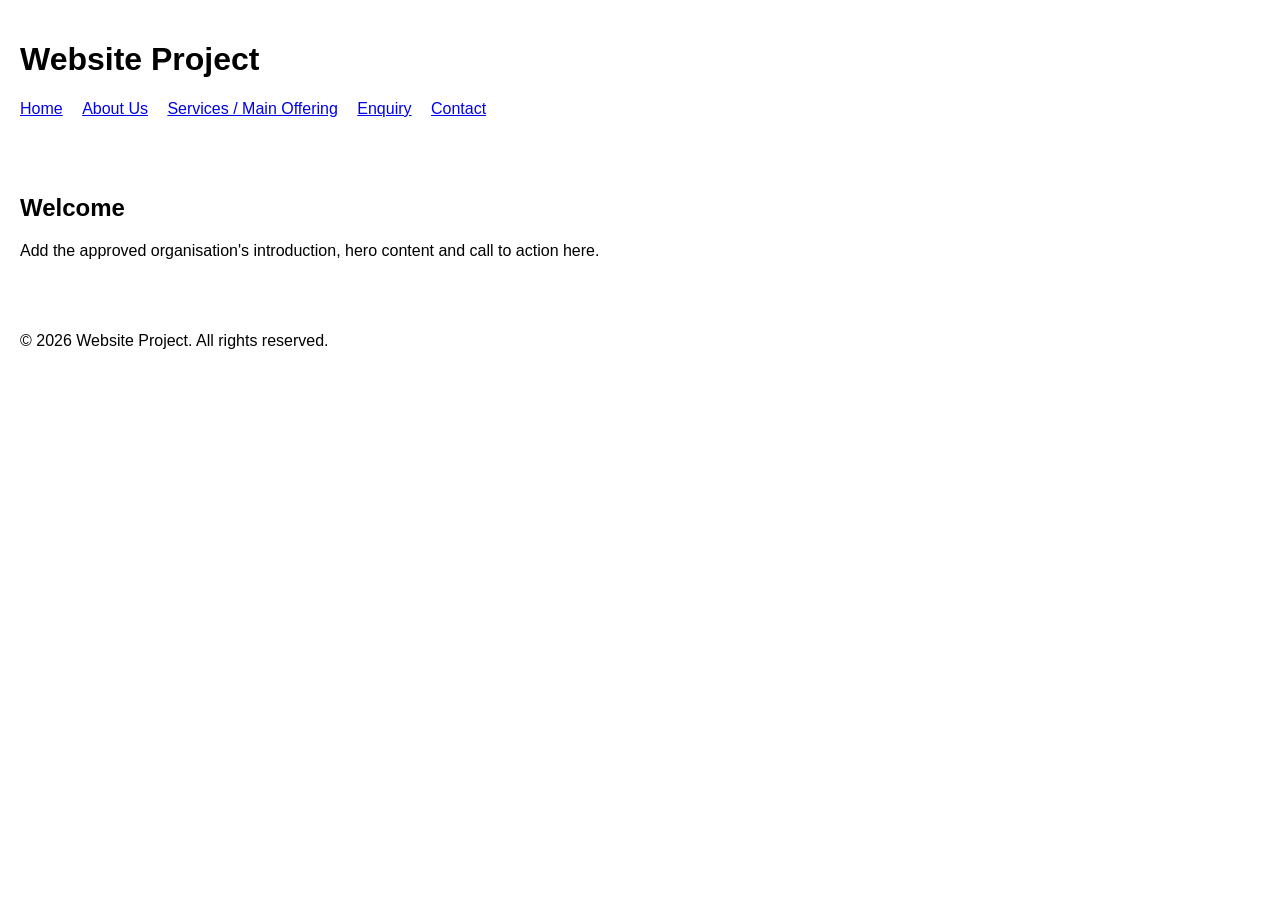
==== index.html @ 6be982ea "Add files via upload" ====
<!DOCTYPE html>
<html lang="en">
<head>
    <meta charset="UTF-8">
    <meta name="viewport" content="width=device-width, initial-scale=1.0">
    <title>Home | Website Project</title>
    <link rel="stylesheet" href="css/styles.css">
</head>
<body>

    <!-- Header and main navigation -->
    <header>
        <h1>Website Project</h1>
        <nav>
            <ul>
                <li><a href="index.html">Home</a></li>
                <li><a href="about.html">About Us</a></li>
                <li><a href="services.html">Services / Main Offering</a></li>
                <li><a href="enquiry.html">Enquiry</a></li>
                <li><a href="contact.html">Contact</a></li>
            </ul>
        </nav>
    </header>

    <!-- Main page content -->
    <main>
        <section>
            <h2>Welcome</h2>
            <p>Add the approved organisation's introduction, hero content and call to action here.</p>
        </section>
    </main>

    <!-- Website footer -->
    <footer>
        <p>&copy; 2026 Website Project. All rights reserved.</p>
    </footer>

    <script src="js/script.js"></script>
</body>
</html>
---- css/styles.css ----
/* 
   WEDE5020 Part 1
   Basic stylesheet placeholder.
   Detailed CSS styling will be added in a later part of the POE.
*/

body {
    font-family: Arial, sans-serif;
    margin: 0;
    padding: 0;
}

header,
main,
footer {
    padding: 20px;
}

nav ul {
    list-style: none;
    padding: 0;
}

nav li {
    display: inline;
    margin-right: 15px;
}
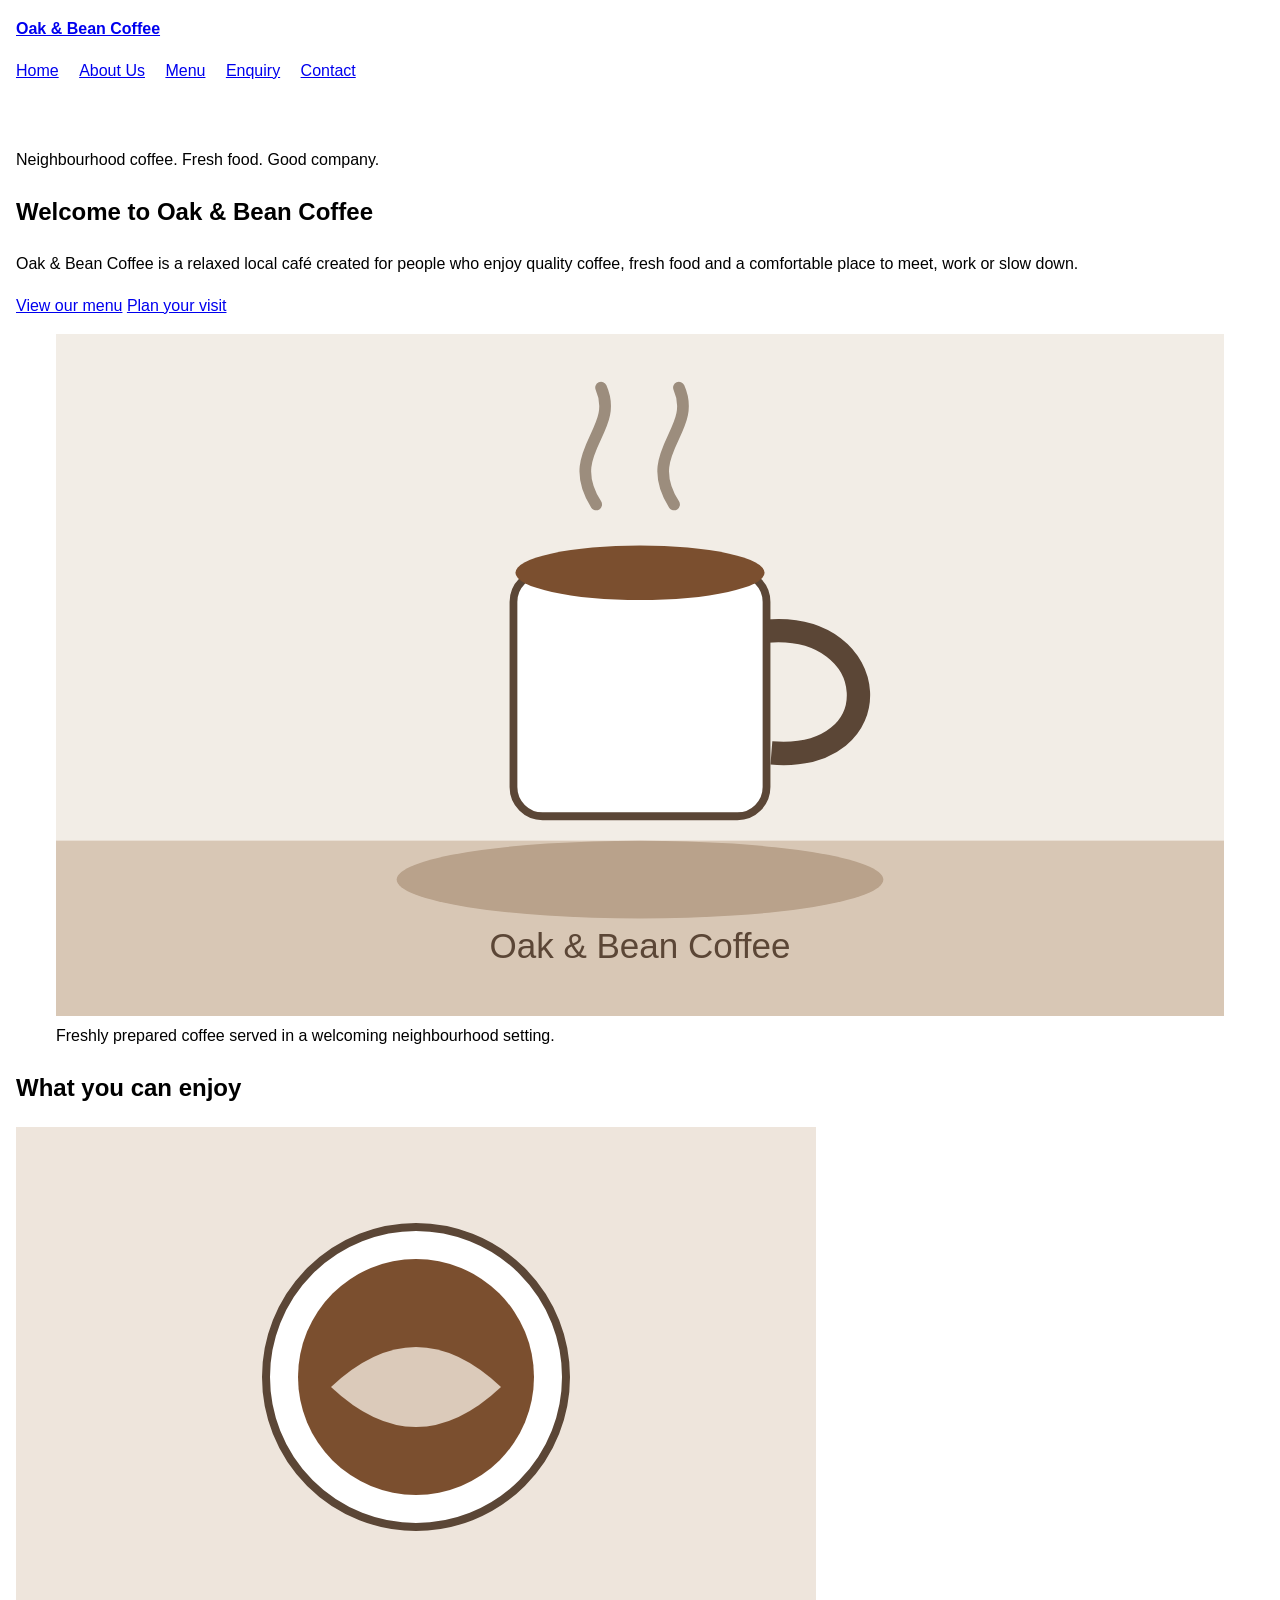
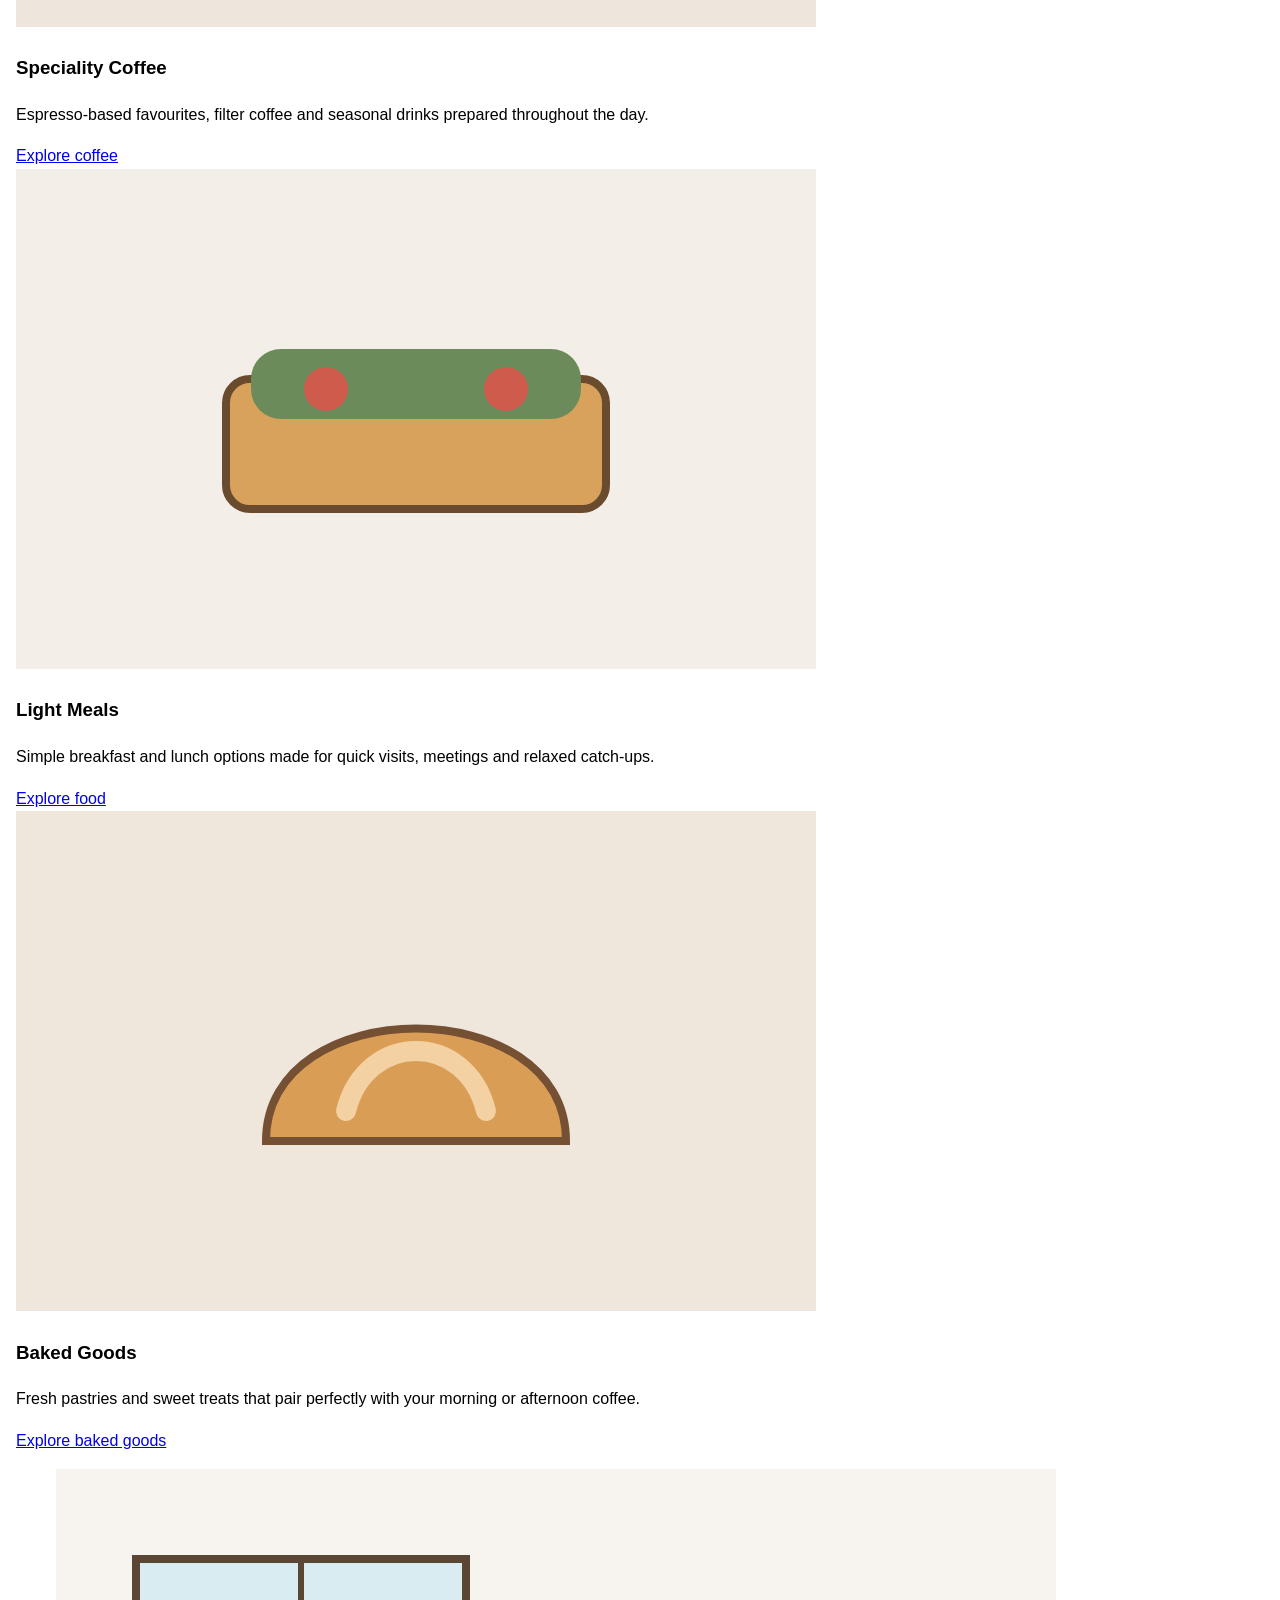
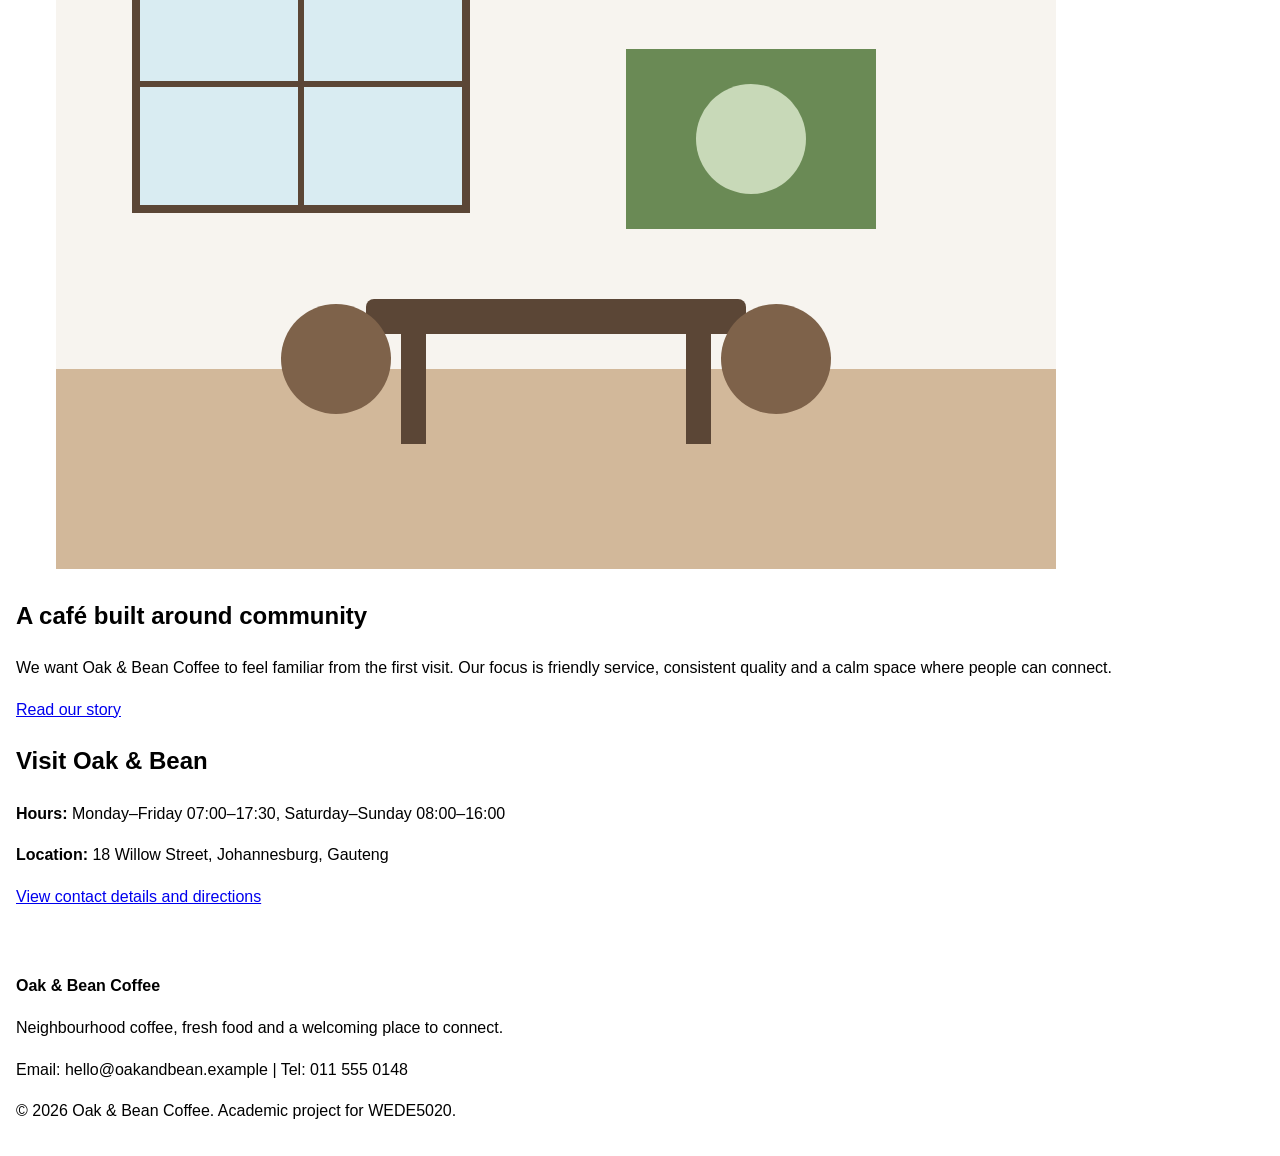
==== commit 7e94fb84: "Implement Part 1 feedback and complete Oak & Bean content Replaced placeholder content, added comple" ====
--- a/index.html
+++ b/index.html
@@ -3,38 +3,99 @@
 <head>
     <meta charset="UTF-8">
     <meta name="viewport" content="width=device-width, initial-scale=1.0">
-    <title>Home | Website Project</title>
+    <meta name="description" content="Oak and Bean Coffee neighbourhood café home page.">
+    <title>Home | Oak &amp; Bean Coffee</title>
     <link rel="stylesheet" href="css/styles.css">
 </head>
 <body>
-
-    <!-- Header and main navigation -->
+    <!-- Site header: repeated on every page to keep navigation consistent -->
     <header>
-        <h1>Website Project</h1>
-        <nav>
+        <a href="index.html" aria-label="Oak and Bean Coffee home">
+            <strong>Oak &amp; Bean Coffee</strong>
+        </a>
+        <nav aria-label="Primary navigation">
             <ul>
                 <li><a href="index.html">Home</a></li>
                 <li><a href="about.html">About Us</a></li>
-                <li><a href="services.html">Services / Main Offering</a></li>
+                <li><a href="menu.html">Menu</a></li>
                 <li><a href="enquiry.html">Enquiry</a></li>
                 <li><a href="contact.html">Contact</a></li>
             </ul>
         </nav>
     </header>
 
-    <!-- Main page content -->
+    <!-- Main content: unique content for the Home page -->
     <main>
-        <section>
-            <h2>Welcome</h2>
-            <p>Add the approved organisation's introduction, hero content and call to action here.</p>
+        <!-- Hero section introduces the business and gives visitors a clear next action -->
+        <section aria-labelledby="hero-heading">
+            <div>
+                <p>Neighbourhood coffee. Fresh food. Good company.</p>
+                <h1 id="hero-heading">Welcome to Oak &amp; Bean Coffee</h1>
+                <p>Oak &amp; Bean Coffee is a relaxed local café created for people who enjoy quality coffee, fresh food and a comfortable place to meet, work or slow down.</p>
+                <p>
+                    <a href="menu.html">View our menu</a>
+                    <a href="contact.html">Plan your visit</a>
+                </p>
+            </div>
+            <figure>
+                <img src="images/hero-coffee.svg" alt="Illustration of a cup of coffee on a café table">
+                <figcaption>Freshly prepared coffee served in a welcoming neighbourhood setting.</figcaption>
+            </figure>
+        </section>
+
+        <!-- Featured categories help visitors quickly understand the café offering -->
+        <section aria-labelledby="featured-heading">
+            <h2 id="featured-heading">What you can enjoy</h2>
+
+            <article>
+                <img src="images/coffee-card.svg" alt="Illustration of a cup of coffee">
+                <h3>Speciality Coffee</h3>
+                <p>Espresso-based favourites, filter coffee and seasonal drinks prepared throughout the day.</p>
+                <a href="menu.html#coffee">Explore coffee</a>
+            </article>
+
+            <article>
+                <img src="images/food-card.svg" alt="Illustration of a fresh café sandwich">
+                <h3>Light Meals</h3>
+                <p>Simple breakfast and lunch options made for quick visits, meetings and relaxed catch-ups.</p>
+                <a href="menu.html#food">Explore food</a>
+            </article>
+
+            <article>
+                <img src="images/baked-goods.svg" alt="Illustration of a freshly baked pastry">
+                <h3>Baked Goods</h3>
+                <p>Fresh pastries and sweet treats that pair perfectly with your morning or afternoon coffee.</p>
+                <a href="menu.html#baked">Explore baked goods</a>
+            </article>
+        </section>
+
+        <!-- About preview links the Home page to the full business story -->
+        <section aria-labelledby="about-preview-heading">
+            <figure>
+                <img src="images/cafe-interior.svg" alt="Illustration of the Oak and Bean Coffee café interior">
+            </figure>
+            <div>
+                <h2 id="about-preview-heading">A café built around community</h2>
+                <p>We want Oak &amp; Bean Coffee to feel familiar from the first visit. Our focus is friendly service, consistent quality and a calm space where people can connect.</p>
+                <a href="about.html">Read our story</a>
+            </div>
+        </section>
+
+        <!-- Visit section gives practical information without forcing users to search -->
+        <section aria-labelledby="visit-heading">
+            <h2 id="visit-heading">Visit Oak &amp; Bean</h2>
+            <p><strong>Hours:</strong> Monday–Friday 07:00–17:30, Saturday–Sunday 08:00–16:00</p>
+            <p><strong>Location:</strong> 18 Willow Street, Johannesburg, Gauteng</p>
+            <p><a href="contact.html">View contact details and directions</a></p>
         </section>
     </main>
 
-    <!-- Website footer -->
+    <!-- Site footer: contains business summary and key contact details -->
     <footer>
-        <p>&copy; 2026 Website Project. All rights reserved.</p>
+        <p><strong>Oak &amp; Bean Coffee</strong></p>
+        <p>Neighbourhood coffee, fresh food and a welcoming place to connect.</p>
+        <p>Email: hello@oakandbean.example | Tel: 011 555 0148</p>
+        <p>&copy; 2026 Oak &amp; Bean Coffee. Academic project for WEDE5020.</p>
     </footer>
-
-    <script src="js/script.js"></script>
 </body>
 </html>
--- a/css/styles.css
+++ b/css/styles.css
@@ -1,11 +1,12 @@
-/* 
-   WEDE5020 Part 1
-   Basic stylesheet placeholder.
-   Detailed CSS styling will be added in a later part of the POE.
+/*
+WEDE5020 Part 1 correction stylesheet.
+Only a small readability baseline is included here.
+Full visual styling and responsive design will be completed in Part 2.
 */
 
 body {
     font-family: Arial, sans-serif;
+    line-height: 1.6;
     margin: 0;
     padding: 0;
 }
@@ -13,7 +14,7 @@
 header,
 main,
 footer {
-    padding: 20px;
+    padding: 1rem;
 }
 
 nav ul {
@@ -22,6 +23,11 @@
 }
 
 nav li {
-    display: inline;
-    margin-right: 15px;
+    display: inline-block;
+    margin-right: 1rem;
 }
+
+img {
+    max-width: 100%;
+    height: auto;
+}
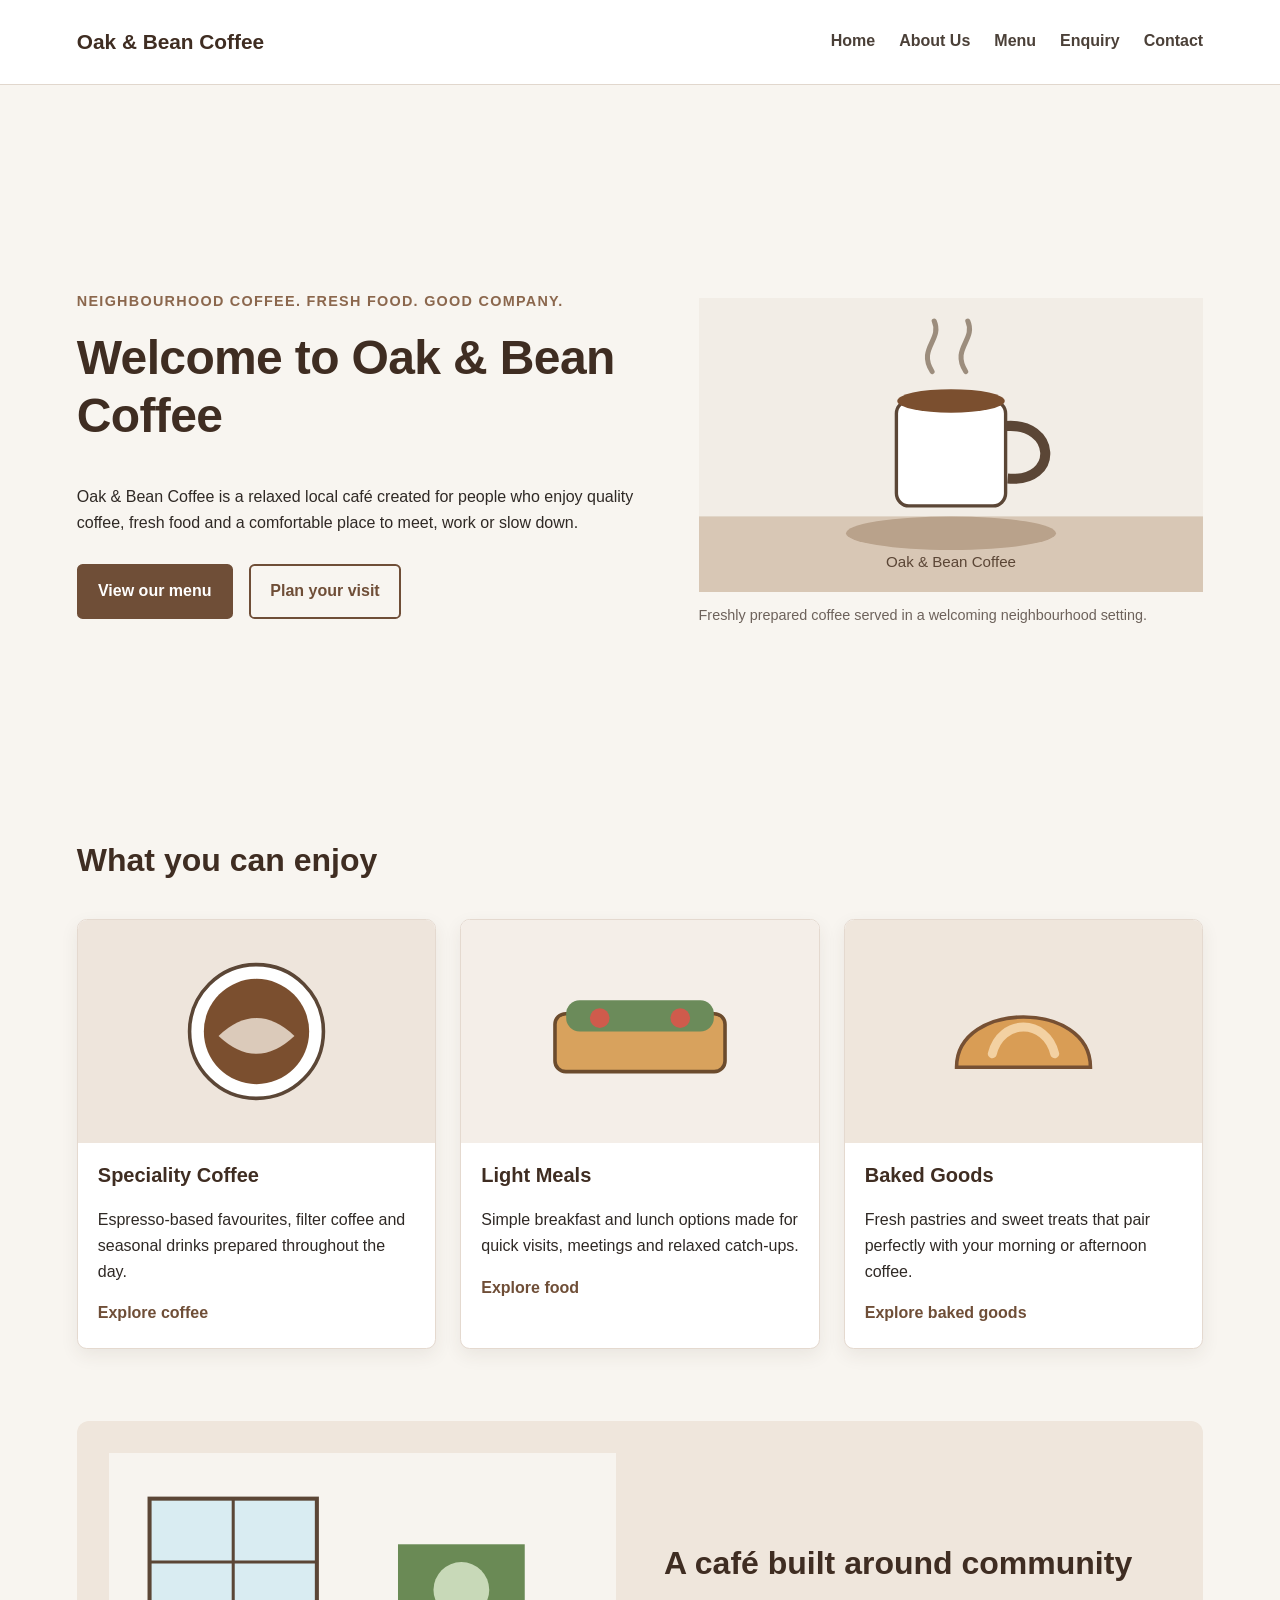
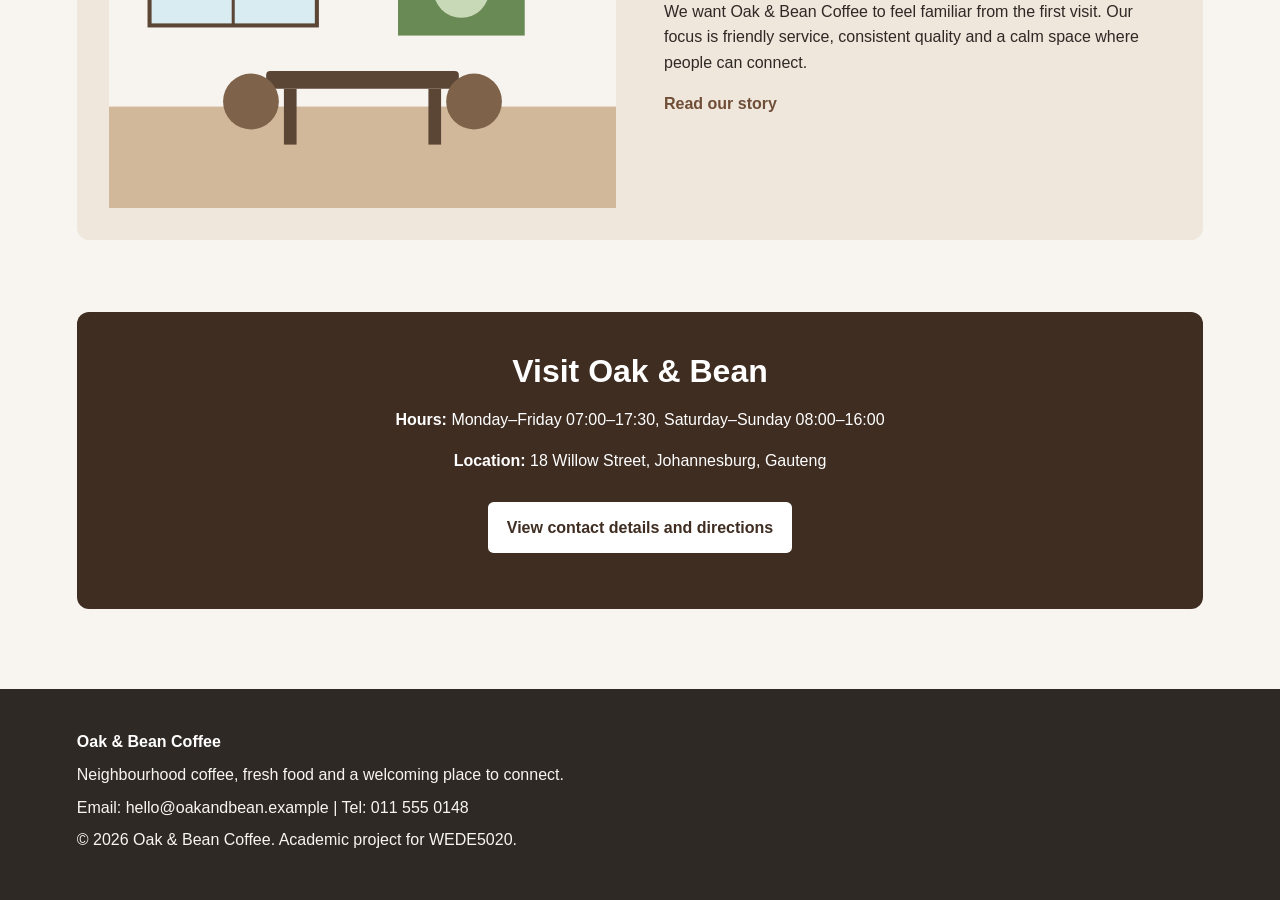
==== commit a3acd293: "Add files via upload Improve responsive image handling across website" ====
--- a/index.html
+++ b/index.html
@@ -38,7 +38,13 @@
                 </p>
             </div>
             <figure>
-                <img src="images/hero-coffee.svg" alt="Illustration of a cup of coffee on a café table">
+                <picture>
+                    <source media="(max-width: 600px)" srcset="images/hero-coffee.svg">
+                    <source media="(max-width: 900px)" srcset="images/hero-coffee.svg">
+                    <img src="images/hero-coffee.svg"
+                         alt="Illustration of a cup of coffee on a café table"
+                         loading="eager">
+                </picture>
                 <figcaption>Freshly prepared coffee served in a welcoming neighbourhood setting.</figcaption>
             </figure>
         </section>
@@ -48,21 +54,36 @@
             <h2 id="featured-heading">What you can enjoy</h2>
 
             <article>
-                <img src="images/coffee-card.svg" alt="Illustration of a cup of coffee">
+                <picture>
+                    <source media="(max-width: 600px)" srcset="images/coffee-card.svg">
+                    <img src="images/coffee-card.svg"
+                         alt="Illustration of a cup of coffee"
+                         loading="lazy">
+                </picture>
                 <h3>Speciality Coffee</h3>
                 <p>Espresso-based favourites, filter coffee and seasonal drinks prepared throughout the day.</p>
                 <a href="menu.html#coffee">Explore coffee</a>
             </article>
 
             <article>
-                <img src="images/food-card.svg" alt="Illustration of a fresh café sandwich">
+                <picture>
+                    <source media="(max-width: 600px)" srcset="images/food-card.svg">
+                    <img src="images/food-card.svg"
+                         alt="Illustration of a fresh café sandwich"
+                         loading="lazy">
+                </picture>
                 <h3>Light Meals</h3>
                 <p>Simple breakfast and lunch options made for quick visits, meetings and relaxed catch-ups.</p>
                 <a href="menu.html#food">Explore food</a>
             </article>
 
             <article>
-                <img src="images/baked-goods.svg" alt="Illustration of a freshly baked pastry">
+                <picture>
+                    <source media="(max-width: 600px)" srcset="images/baked-goods.svg">
+                    <img src="images/baked-goods.svg"
+                         alt="Illustration of a freshly baked pastry"
+                         loading="lazy">
+                </picture>
                 <h3>Baked Goods</h3>
                 <p>Fresh pastries and sweet treats that pair perfectly with your morning or afternoon coffee.</p>
                 <a href="menu.html#baked">Explore baked goods</a>
@@ -72,7 +93,12 @@
         <!-- About preview links the Home page to the full business story -->
         <section aria-labelledby="about-preview-heading">
             <figure>
-                <img src="images/cafe-interior.svg" alt="Illustration of the Oak and Bean Coffee café interior">
+                <picture>
+                    <source media="(max-width: 600px)" srcset="images/cafe-interior.svg">
+                    <img src="images/cafe-interior.svg"
+                         alt="Illustration of the Oak and Bean Coffee café interior"
+                         loading="lazy">
+                </picture>
             </figure>
             <div>
                 <h2 id="about-preview-heading">A café built around community</h2>
--- a/css/styles.css
+++ b/css/styles.css
@@ -1,33 +1,584 @@
 /*
-WEDE5020 Part 1 correction stylesheet.
-Only a small readability baseline is included here.
-Full visual styling and responsive design will be completed in Part 2.
+WEDE5020 Part 2 — Desktop CSS
+Oak & Bean Coffee
+
+This stylesheet applies the first visual-design layer for Part 2.
+Responsive breakpoints will be added in a later commit so that the
+Git history clearly shows the development process.
 */
 
+* {
+    box-sizing: border-box;
+}
+
+html {
+    scroll-behavior: smooth;
+}
+
 body {
-    font-family: Arial, sans-serif;
+    margin: 0;
+    font-family: Arial, Helvetica, sans-serif;
+    font-size: 1rem;
     line-height: 1.6;
+    color: #2f2925;
+    background-color: #f8f5f0;
+}
+
+img {
+    display: block;
+    width: 100%;
+    height: auto;
+}
+
+a {
+    color: #6f4e37;
+    text-decoration: none;
+}
+
+a:hover,
+a:focus {
+    color: #3f2d22;
+    text-decoration: underline;
+}
+
+button,
+input,
+select,
+textarea {
+    font: inherit;
+}
+
+h1,
+h2,
+h3 {
+    margin-top: 0;
+    line-height: 1.2;
+    color: #3f2d22;
+}
+
+h1 {
+    font-size: 3rem;
+    letter-spacing: -0.04rem;
+}
+
+h2 {
+    font-size: 2rem;
+    margin-bottom: 1rem;
+}
+
+h3 {
+    font-size: 1.25rem;
+}
+
+p {
+    margin-top: 0;
+    margin-bottom: 1rem;
+}
+
+strong {
+    color: #3f2d22;
+}
+
+header {
+    display: flex;
+    align-items: center;
+    justify-content: space-between;
+    gap: 2rem;
+    padding: 1.25rem 6%;
+    background-color: #ffffff;
+    border-bottom: 1px solid #e1d7cd;
+    position: sticky;
+    top: 0;
+    z-index: 10;
+}
+
+header > a {
+    font-size: 1.3rem;
+    font-weight: 700;
+    color: #3f2d22;
+}
+
+nav ul {
+    display: flex;
+    align-items: center;
+    gap: 1.5rem;
+    list-style: none;
     margin: 0;
     padding: 0;
 }
 
-header,
-main,
+nav a {
+    display: inline-block;
+    padding: 0.5rem 0;
+    font-weight: 600;
+    color: #4b4038;
+    border-bottom: 2px solid transparent;
+}
+
+nav a:hover,
+nav a:focus {
+    color: #6f4e37;
+    border-bottom-color: #6f4e37;
+    text-decoration: none;
+}
+
+main {
+    width: min(1180px, 88%);
+    margin: 0 auto;
+}
+
+main > section,
+main > aside,
+main > figure {
+    margin: 4.5rem 0;
+}
+
+main > section:first-child {
+    display: grid;
+    grid-template-columns: 1.05fr 0.95fr;
+    align-items: center;
+    gap: 4rem;
+    min-height: 68vh;
+}
+
+main > section:first-child > div > p:first-child {
+    color: #8b674d;
+    font-weight: 700;
+    text-transform: uppercase;
+    letter-spacing: 0.08rem;
+    font-size: 0.9rem;
+}
+
+main > section:first-child figure {
+    margin: 0;
+}
+
+main > section:first-child figcaption {
+    margin-top: 0.75rem;
+    color: #6d625b;
+    font-size: 0.9rem;
+}
+
+main > section:first-child p a {
+    display: inline-block;
+    margin-right: 0.75rem;
+    margin-top: 0.75rem;
+    padding: 0.8rem 1.2rem;
+    background-color: #6f4e37;
+    color: #ffffff;
+    border: 2px solid #6f4e37;
+    border-radius: 0.35rem;
+    font-weight: 700;
+}
+
+main > section:first-child p a + a {
+    background-color: transparent;
+    color: #6f4e37;
+}
+
+main > section:first-child p a:hover,
+main > section:first-child p a:focus {
+    background-color: #3f2d22;
+    border-color: #3f2d22;
+    color: #ffffff;
+    text-decoration: none;
+}
+
+#featured-heading {
+    grid-column: 1 / -1;
+}
+
+section[aria-labelledby="featured-heading"] {
+    display: grid;
+    grid-template-columns: repeat(3, 1fr);
+    gap: 1.5rem;
+}
+
+section[aria-labelledby="featured-heading"] article {
+    background-color: #ffffff;
+    border: 1px solid #e4d9cf;
+    border-radius: 0.6rem;
+    overflow: hidden;
+    box-shadow: 0 0.4rem 1.1rem rgba(63, 45, 34, 0.08);
+}
+
+section[aria-labelledby="featured-heading"] article h3,
+section[aria-labelledby="featured-heading"] article p,
+section[aria-labelledby="featured-heading"] article a {
+    margin-left: 1.25rem;
+    margin-right: 1.25rem;
+}
+
+section[aria-labelledby="featured-heading"] article h3 {
+    margin-top: 1.25rem;
+}
+
+section[aria-labelledby="featured-heading"] article a {
+    display: inline-block;
+    margin-bottom: 1.4rem;
+    font-weight: 700;
+}
+
+section[aria-labelledby="about-preview-heading"] {
+    display: grid;
+    grid-template-columns: 1fr 1fr;
+    gap: 3rem;
+    align-items: center;
+    padding: 2rem;
+    background-color: #efe6dc;
+    border-radius: 0.75rem;
+}
+
+section[aria-labelledby="about-preview-heading"] figure {
+    margin: 0;
+}
+
+section[aria-labelledby="about-preview-heading"] a {
+    font-weight: 700;
+}
+
+section[aria-labelledby="visit-heading"],
+section[aria-labelledby="menu-enquiry-heading"] {
+    padding: 2.5rem;
+    text-align: center;
+    background-color: #3f2d22;
+    color: #ffffff;
+    border-radius: 0.75rem;
+}
+
+section[aria-labelledby="visit-heading"] h2,
+section[aria-labelledby="visit-heading"] strong,
+section[aria-labelledby="menu-enquiry-heading"] h2 {
+    color: #ffffff;
+}
+
+section[aria-labelledby="visit-heading"] a,
+section[aria-labelledby="menu-enquiry-heading"] a {
+    display: inline-block;
+    margin-top: 0.75rem;
+    padding: 0.8rem 1.2rem;
+    background-color: #ffffff;
+    color: #3f2d22;
+    border-radius: 0.35rem;
+    font-weight: 700;
+}
+
+section[aria-labelledby="visit-heading"] a:hover,
+section[aria-labelledby="visit-heading"] a:focus,
+section[aria-labelledby="menu-enquiry-heading"] a:hover,
+section[aria-labelledby="menu-enquiry-heading"] a:focus {
+    background-color: #efe6dc;
+    text-decoration: none;
+}
+
+section[aria-labelledby="story-heading"],
+section[aria-labelledby="mission-heading"],
+section[aria-labelledby="values-heading"],
+section[aria-labelledby="audience-heading"] {
+    max-width: 850px;
+}
+
+section[aria-labelledby="values-heading"] ul {
+    padding-left: 1.25rem;
+}
+
+section[aria-labelledby="values-heading"] li {
+    margin-bottom: 0.75rem;
+}
+
+#coffee,
+#food,
+#baked {
+    display: grid;
+    grid-template-columns: repeat(2, 1fr);
+    gap: 1rem;
+}
+
+#coffee > h2,
+#food > h2,
+#baked > h2 {
+    grid-column: 1 / -1;
+}
+
+#coffee article,
+#food article,
+#baked article {
+    padding: 1.3rem;
+    background-color: #ffffff;
+    border: 1px solid #e4d9cf;
+    border-radius: 0.5rem;
+}
+
+#coffee article p:last-child,
+#food article p:last-child,
+#baked article p:last-child {
+    margin-bottom: 0;
+    color: #6f4e37;
+    font-size: 1.1rem;
+}
+
+form {
+    max-width: 760px;
+    padding: 2rem;
+    background-color: #ffffff;
+    border: 1px solid #e4d9cf;
+    border-radius: 0.75rem;
+    box-shadow: 0 0.4rem 1.1rem rgba(63, 45, 34, 0.06);
+}
+
+label {
+    display: inline-block;
+    margin-bottom: 0.35rem;
+    font-weight: 700;
+}
+
+input,
+select,
+textarea {
+    width: 100%;
+    padding: 0.8rem;
+    border: 1px solid #b9a99b;
+    border-radius: 0.35rem;
+    background-color: #ffffff;
+    color: #2f2925;
+}
+
+input:focus,
+select:focus,
+textarea:focus {
+    outline: 3px solid rgba(111, 78, 55, 0.18);
+    border-color: #6f4e37;
+}
+
+textarea {
+    resize: vertical;
+}
+
+button {
+    padding: 0.85rem 1.35rem;
+    border: 0;
+    border-radius: 0.35rem;
+    background-color: #6f4e37;
+    color: #ffffff;
+    font-weight: 700;
+    cursor: pointer;
+}
+
+button:hover,
+button:focus {
+    background-color: #3f2d22;
+}
+
+aside {
+    max-width: 760px;
+    padding: 1.5rem;
+    background-color: #efe6dc;
+    border-left: 0.35rem solid #6f4e37;
+}
+
+address {
+    font-style: normal;
+}
+
+address a {
+    font-weight: 600;
+}
+
+section[aria-labelledby="hours-heading"] ul {
+    padding-left: 1.25rem;
+}
+
+main > figure {
+    max-width: 900px;
+}
+
+main > figure figcaption {
+    margin-top: 0.75rem;
+    color: #6d625b;
+    font-size: 0.9rem;
+}
+
 footer {
-    padding: 1rem;
-}
-
-nav ul {
-    list-style: none;
-    padding: 0;
-}
-
-nav li {
-    display: inline-block;
-    margin-right: 1rem;
-}
-
-img {
-    max-width: 100%;
-    height: auto;
-}
+    margin-top: 5rem;
+    padding: 2.5rem 6%;
+    background-color: #2f2925;
+    color: #f8f5f0;
+}
+
+footer strong {
+    color: #ffffff;
+}
+
+footer p {
+    margin-bottom: 0.45rem;
+}
+
+/* Responsive breakpoints intentionally follow in the next Part 2 commit. */
+/* =========================
+   14. Responsive Design
+   Part 2 — Tablet and Mobile
+   ========================= */
+
+/* Tablet breakpoint: reduces spacing and changes multi-column layouts */
+@media (max-width: 900px) {
+
+    header {
+        flex-direction: column;
+        align-items: flex-start;
+        gap: 1rem;
+        padding: 1rem 5%;
+    }
+
+    nav ul {
+        flex-wrap: wrap;
+        gap: 1rem;
+    }
+
+    main {
+        width: min(92%, 760px);
+    }
+
+    h1 {
+        font-size: 2.4rem;
+    }
+
+    h2 {
+        font-size: 1.75rem;
+    }
+
+    main > section,
+    main > aside,
+    main > figure {
+        margin: 3.5rem 0;
+    }
+
+    /* Hero changes from two columns to one column */
+    main > section:first-child {
+        grid-template-columns: 1fr;
+        gap: 2rem;
+        min-height: auto;
+    }
+
+    /* Featured cards display in two columns on tablet */
+    section[aria-labelledby="featured-heading"] {
+        grid-template-columns: repeat(2, 1fr);
+    }
+
+    /* About preview becomes one column */
+    section[aria-labelledby="about-preview-heading"] {
+        grid-template-columns: 1fr;
+        gap: 2rem;
+    }
+
+    /* Menu sections use one item per row */
+    #coffee,
+    #food,
+    #baked {
+        grid-template-columns: 1fr;
+    }
+
+    footer {
+        padding: 2rem 5%;
+    }
+}
+
+
+/* Mobile breakpoint: single-column layout and touch-friendly navigation */
+@media (max-width: 600px) {
+
+    body {
+        font-size: 0.95rem;
+    }
+
+    header {
+        position: static;
+        align-items: stretch;
+    }
+
+    header > a {
+        text-align: center;
+    }
+
+    nav ul {
+        flex-direction: column;
+        align-items: stretch;
+        gap: 0.35rem;
+    }
+
+    nav li {
+        width: 100%;
+    }
+
+    nav a {
+        display: block;
+        width: 100%;
+        padding: 0.75rem;
+        text-align: center;
+        background-color: #f2ede6;
+        border: 1px solid #e1d7cd;
+        border-radius: 0.35rem;
+    }
+
+    nav a:hover,
+    nav a:focus {
+        background-color: #e8ddd2;
+        border-bottom-color: #6f4e37;
+    }
+
+    main {
+        width: 92%;
+    }
+
+    h1 {
+        font-size: 2rem;
+    }
+
+    h2 {
+        font-size: 1.5rem;
+    }
+
+    h3 {
+        font-size: 1.1rem;
+    }
+
+    main > section,
+    main > aside,
+    main > figure {
+        margin: 2.5rem 0;
+    }
+
+    /* Featured cards become single-column */
+    section[aria-labelledby="featured-heading"] {
+        grid-template-columns: 1fr;
+    }
+
+    /* Hero call-to-action links stack vertically */
+    main > section:first-child p a {
+        display: block;
+        width: 100%;
+        margin-right: 0;
+        text-align: center;
+    }
+
+    /* Reduce large section padding on smaller screens */
+    section[aria-labelledby="about-preview-heading"],
+    section[aria-labelledby="visit-heading"],
+    section[aria-labelledby="menu-enquiry-heading"],
+    form,
+    aside {
+        padding: 1.25rem;
+    }
+
+    input,
+    select,
+    textarea,
+    button {
+        width: 100%;
+    }
+
+    footer {
+        margin-top: 3rem;
+        padding: 1.75rem 5%;
+        text-align: center;
+    }
+}
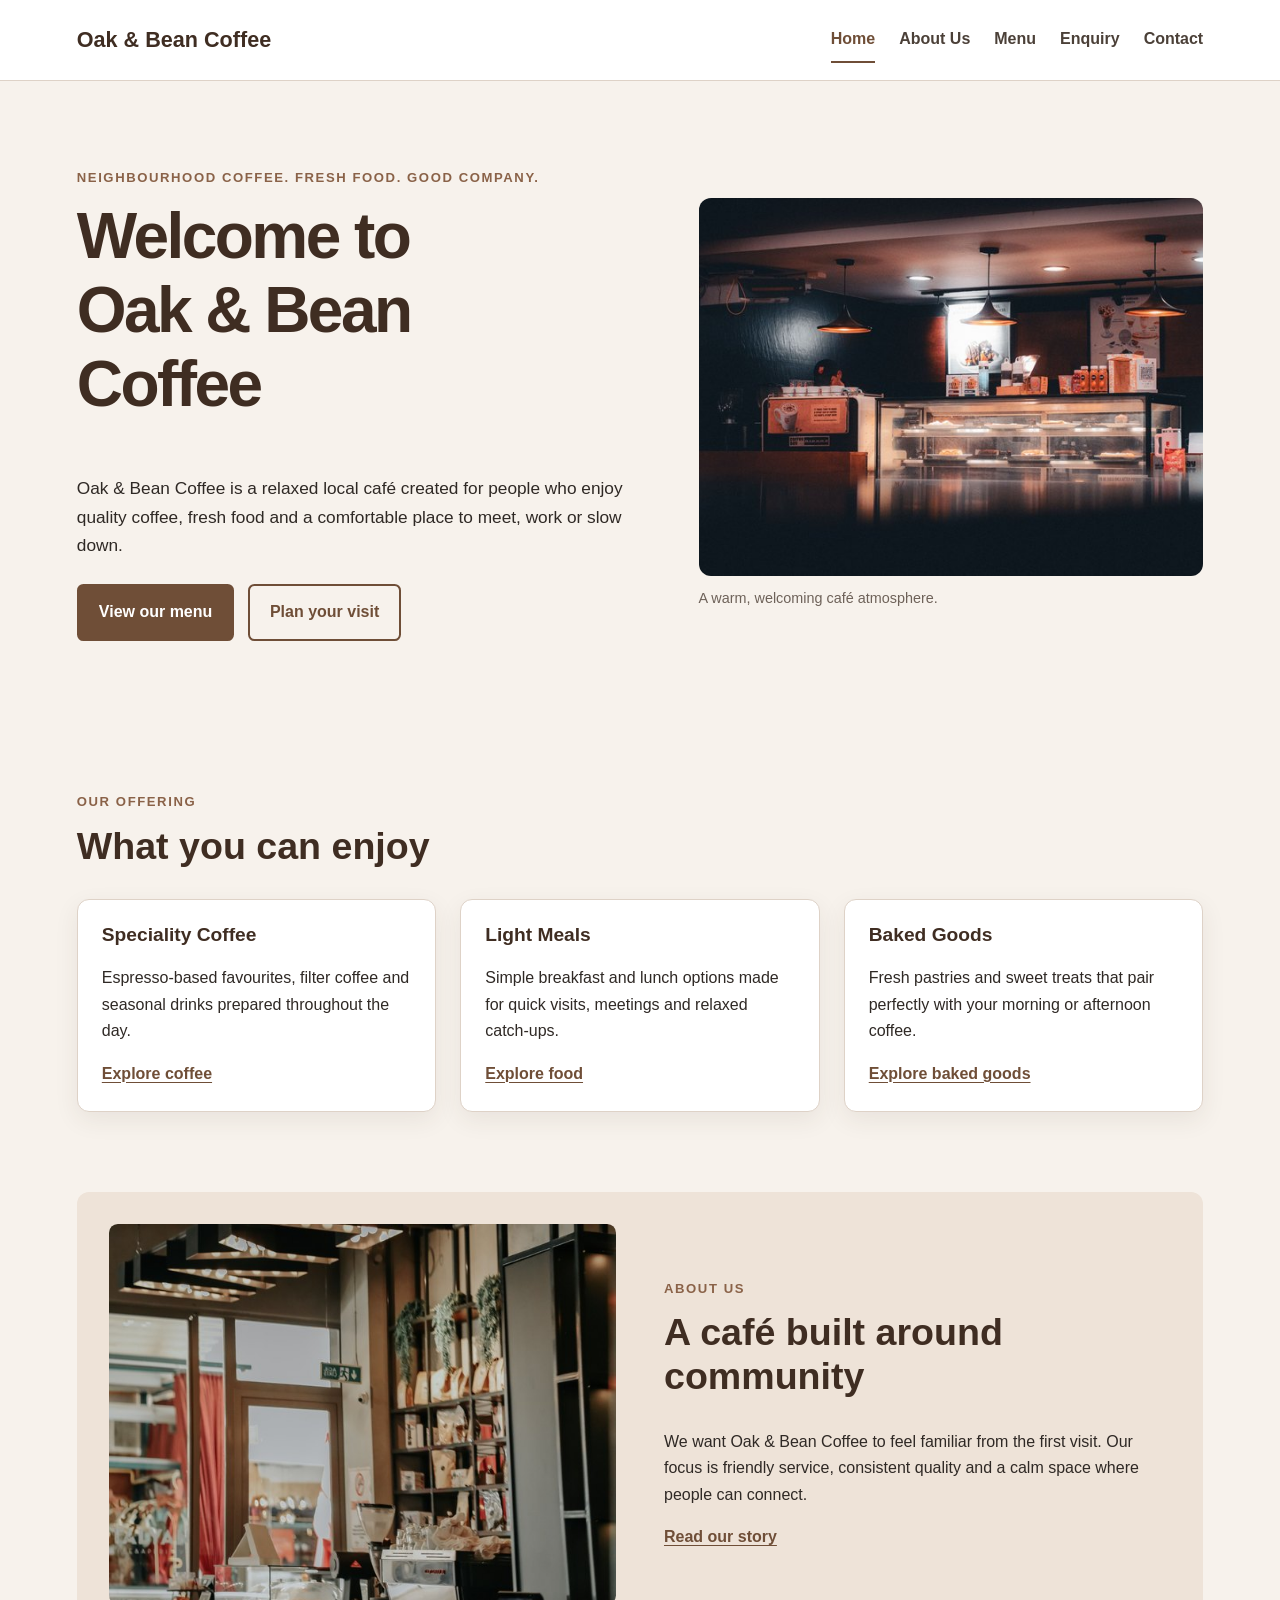
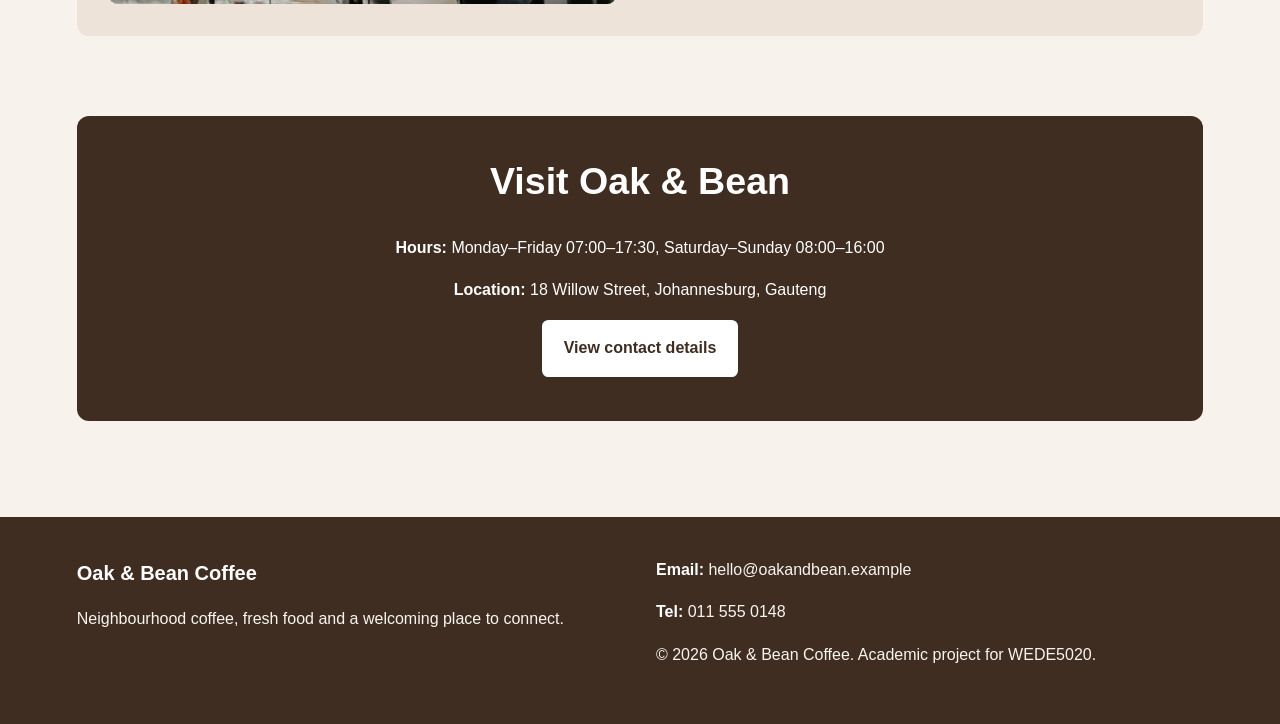
==== commit ecda0076: "Add files via upload Complete Part 2 visual design and responsive website" ====
--- a/index.html
+++ b/index.html
@@ -8,120 +8,112 @@
     <link rel="stylesheet" href="css/styles.css">
 </head>
 <body>
-    <!-- Site header: repeated on every page to keep navigation consistent -->
-    <header>
-        <a href="index.html" aria-label="Oak and Bean Coffee home">
-            <strong>Oak &amp; Bean Coffee</strong>
-        </a>
+<!-- Site header: shared across all pages for consistent navigation -->
+<header class="site-header">
+    <div class="header-inner">
+        <a class="brand" href="index.html" aria-label="Oak and Bean Coffee home">Oak &amp; Bean Coffee</a>
         <nav aria-label="Primary navigation">
             <ul>
-                <li><a href="index.html">Home</a></li>
-                <li><a href="about.html">About Us</a></li>
-                <li><a href="menu.html">Menu</a></li>
-                <li><a href="enquiry.html">Enquiry</a></li>
-                <li><a href="contact.html">Contact</a></li>
+                <li><a href="index.html" aria-current="page">Home</a></li><li><a href="about.html">About Us</a></li><li><a href="menu.html">Menu</a></li><li><a href="enquiry.html">Enquiry</a></li><li><a href="contact.html">Contact</a></li>
             </ul>
         </nav>
-    </header>
+    </div>
+</header>
+<main>
+    <!-- Home hero: introduces the brand and primary calls to action -->
+    <section class="home-hero" aria-labelledby="hero-heading">
+        <div class="hero-copy">
+            <p class="eyebrow">Neighbourhood coffee. Fresh food. Good company.</p>
+            <h1 id="hero-heading">Welcome to Oak &amp; Bean Coffee</h1>
+            <p>Oak &amp; Bean Coffee is a relaxed local café created for people who enjoy quality coffee, fresh food and a comfortable place to meet, work or slow down.</p>
+            <div class="button-row">
+                <a class="button button-primary" href="menu.html">View our menu</a>
+                <a class="button button-secondary" href="contact.html">Plan your visit</a>
+            </div>
+        </div>
+        <figure class="hero-media">
+            <picture>
+    <source media="(max-width: 600px)" srcset="images/hero-cafe-640.jpg">
+    <source media="(max-width: 900px)" srcset="images/hero-cafe-1200.jpg">
+    <img
+         src="images/hero-cafe.jpg"
+         srcset="images/hero-cafe-640.jpg 640w, images/hero-cafe-1200.jpg 1200w, images/hero-cafe.jpg 1600w"
+         sizes="(max-width: 600px) 92vw, (max-width: 900px) 88vw, 50vw"
+         alt="Warm café counter and display area inside a neighbourhood coffee shop"
+         loading="eager">
+</picture>
+            <figcaption>A warm, welcoming café atmosphere.</figcaption>
+        </figure>
+    </section>
 
-    <!-- Main content: unique content for the Home page -->
-    <main>
-        <!-- Hero section introduces the business and gives visitors a clear next action -->
-        <section aria-labelledby="hero-heading">
-            <div>
-                <p>Neighbourhood coffee. Fresh food. Good company.</p>
-                <h1 id="hero-heading">Welcome to Oak &amp; Bean Coffee</h1>
-                <p>Oak &amp; Bean Coffee is a relaxed local café created for people who enjoy quality coffee, fresh food and a comfortable place to meet, work or slow down.</p>
-                <p>
-                    <a href="menu.html">View our menu</a>
-                    <a href="contact.html">Plan your visit</a>
-                </p>
-            </div>
-            <figure>
-                <picture>
-                    <source media="(max-width: 600px)" srcset="images/hero-coffee.svg">
-                    <source media="(max-width: 900px)" srcset="images/hero-coffee.svg">
-                    <img src="images/hero-coffee.svg"
-                         alt="Illustration of a cup of coffee on a café table"
-                         loading="eager">
-                </picture>
-                <figcaption>Freshly prepared coffee served in a welcoming neighbourhood setting.</figcaption>
-            </figure>
-        </section>
-
-        <!-- Featured categories help visitors quickly understand the café offering -->
-        <section aria-labelledby="featured-heading">
+    <!-- Featured offering: three content cards using semantic articles -->
+    <section class="section" aria-labelledby="featured-heading">
+        <div class="section-heading">
+            <p class="eyebrow">Our offering</p>
             <h2 id="featured-heading">What you can enjoy</h2>
-
-            <article>
-                <picture>
-                    <source media="(max-width: 600px)" srcset="images/coffee-card.svg">
-                    <img src="images/coffee-card.svg"
-                         alt="Illustration of a cup of coffee"
-                         loading="lazy">
-                </picture>
+        </div>
+        <div class="card-grid">
+            <article class="card">
                 <h3>Speciality Coffee</h3>
                 <p>Espresso-based favourites, filter coffee and seasonal drinks prepared throughout the day.</p>
                 <a href="menu.html#coffee">Explore coffee</a>
             </article>
-
-            <article>
-                <picture>
-                    <source media="(max-width: 600px)" srcset="images/food-card.svg">
-                    <img src="images/food-card.svg"
-                         alt="Illustration of a fresh café sandwich"
-                         loading="lazy">
-                </picture>
+            <article class="card">
                 <h3>Light Meals</h3>
                 <p>Simple breakfast and lunch options made for quick visits, meetings and relaxed catch-ups.</p>
                 <a href="menu.html#food">Explore food</a>
             </article>
-
-            <article>
-                <picture>
-                    <source media="(max-width: 600px)" srcset="images/baked-goods.svg">
-                    <img src="images/baked-goods.svg"
-                         alt="Illustration of a freshly baked pastry"
-                         loading="lazy">
-                </picture>
+            <article class="card">
                 <h3>Baked Goods</h3>
                 <p>Fresh pastries and sweet treats that pair perfectly with your morning or afternoon coffee.</p>
                 <a href="menu.html#baked">Explore baked goods</a>
             </article>
-        </section>
+        </div>
+    </section>
 
-        <!-- About preview links the Home page to the full business story -->
-        <section aria-labelledby="about-preview-heading">
-            <figure>
-                <picture>
-                    <source media="(max-width: 600px)" srcset="images/cafe-interior.svg">
-                    <img src="images/cafe-interior.svg"
-                         alt="Illustration of the Oak and Bean Coffee café interior"
-                         loading="lazy">
-                </picture>
-            </figure>
-            <div>
-                <h2 id="about-preview-heading">A café built around community</h2>
-                <p>We want Oak &amp; Bean Coffee to feel familiar from the first visit. Our focus is friendly service, consistent quality and a calm space where people can connect.</p>
-                <a href="about.html">Read our story</a>
-            </div>
-        </section>
+    <!-- About preview combines image and text using CSS Grid -->
+    <section class="split-section" aria-labelledby="about-preview-heading">
+        <figure class="split-media">
+            <picture>
+    <source media="(max-width: 600px)" srcset="images/about-cafe-640.jpg">
+    <source media="(max-width: 900px)" srcset="images/about-cafe-1200.jpg">
+    <img
+         src="images/about-cafe.jpg"
+         srcset="images/about-cafe-640.jpg 640w, images/about-cafe-1200.jpg 1200w, images/about-cafe.jpg 1600w"
+         sizes="(max-width: 600px) 92vw, (max-width: 900px) 88vw, 50vw"
+         alt="Modern café counter with coffee equipment and warm interior lighting"
+         loading="lazy">
+</picture>
+        </figure>
+        <div class="split-copy">
+            <p class="eyebrow">About us</p>
+            <h2 id="about-preview-heading">A café built around community</h2>
+            <p>We want Oak &amp; Bean Coffee to feel familiar from the first visit. Our focus is friendly service, consistent quality and a calm space where people can connect.</p>
+            <a class="text-link" href="about.html">Read our story</a>
+        </div>
+    </section>
 
-        <!-- Visit section gives practical information without forcing users to search -->
-        <section aria-labelledby="visit-heading">
-            <h2 id="visit-heading">Visit Oak &amp; Bean</h2>
-            <p><strong>Hours:</strong> Monday–Friday 07:00–17:30, Saturday–Sunday 08:00–16:00</p>
-            <p><strong>Location:</strong> 18 Willow Street, Johannesburg, Gauteng</p>
-            <p><a href="contact.html">View contact details and directions</a></p>
-        </section>
-    </main>
-
-    <!-- Site footer: contains business summary and key contact details -->
-    <footer>
-        <p><strong>Oak &amp; Bean Coffee</strong></p>
-        <p>Neighbourhood coffee, fresh food and a welcoming place to connect.</p>
-        <p>Email: hello@oakandbean.example | Tel: 011 555 0148</p>
-        <p>&copy; 2026 Oak &amp; Bean Coffee. Academic project for WEDE5020.</p>
-    </footer>
+    <!-- Practical visit information -->
+    <section class="cta-panel" aria-labelledby="visit-heading">
+        <h2 id="visit-heading">Visit Oak &amp; Bean</h2>
+        <p><strong>Hours:</strong> Monday–Friday 07:00–17:30, Saturday–Sunday 08:00–16:00</p>
+        <p><strong>Location:</strong> 18 Willow Street, Johannesburg, Gauteng</p>
+        <a class="button button-light" href="contact.html">View contact details</a>
+    </section>
+</main>
+<!-- Site footer: shared across all pages -->
+<footer class="site-footer">
+    <div class="footer-inner">
+        <div>
+            <p class="footer-brand">Oak &amp; Bean Coffee</p>
+            <p>Neighbourhood coffee, fresh food and a welcoming place to connect.</p>
+        </div>
+        <div>
+            <p><strong>Email:</strong> hello@oakandbean.example</p>
+            <p><strong>Tel:</strong> 011 555 0148</p>
+            <p>&copy; 2026 Oak &amp; Bean Coffee. Academic project for WEDE5020.</p>
+        </div>
+    </div>
+</footer>
 </body>
-</html>
+</html>
--- a/css/styles.css
+++ b/css/styles.css
@@ -1,11 +1,25 @@
 /*
-WEDE5020 Part 2 — Desktop CSS
-Oak & Bean Coffee
-
-This stylesheet applies the first visual-design layer for Part 2.
-Responsive breakpoints will be added in a later commit so that the
-Git history clearly shows the development process.
+WEDE5020 Part 2 — Oak & Bean Coffee
+External stylesheet used by all five pages.
+
+The file is organised into clearly labelled sections so that the design,
+responsive behaviour and accessibility decisions are easy to understand.
 */
+
+/* 1. Reset and shared design variables */
+:root {
+    --bg: #f7f2ec;
+    --surface: #ffffff;
+    --surface-soft: #eee3d8;
+    --text: #2f2925;
+    --muted: #6e6259;
+    --brown: #6f4e37;
+    --brown-dark: #3f2d22;
+    --border: #ded2c7;
+    --shadow: 0 0.5rem 1.5rem rgba(63, 45, 34, 0.08);
+    --radius: 0.75rem;
+    --max-width: 1180px;
+}
 
 * {
     box-sizing: border-box;
@@ -19,9 +33,9 @@
     margin: 0;
     font-family: Arial, Helvetica, sans-serif;
     font-size: 1rem;
-    line-height: 1.6;
-    color: #2f2925;
-    background-color: #f8f5f0;
+    line-height: 1.65;
+    color: var(--text);
+    background: var(--bg);
 }
 
 img {
@@ -30,15 +44,19 @@
     height: auto;
 }
 
+figure {
+    margin: 0;
+}
+
 a {
-    color: #6f4e37;
-    text-decoration: none;
+    color: var(--brown);
+    text-decoration-thickness: 0.08em;
+    text-underline-offset: 0.18em;
 }
 
 a:hover,
-a:focus {
-    color: #3f2d22;
-    text-decoration: underline;
+a:focus-visible {
+    color: var(--brown-dark);
 }
 
 button,
@@ -48,26 +66,27 @@
     font: inherit;
 }
 
+/* 2. Typography */
 h1,
 h2,
 h3 {
     margin-top: 0;
-    line-height: 1.2;
-    color: #3f2d22;
+    line-height: 1.15;
+    color: var(--brown-dark);
 }
 
 h1 {
-    font-size: 3rem;
-    letter-spacing: -0.04rem;
+    font-size: clamp(2.25rem, 5vw, 4rem);
+    letter-spacing: -0.04em;
+    max-width: 12ch;
 }
 
 h2 {
-    font-size: 2rem;
-    margin-bottom: 1rem;
+    font-size: clamp(1.65rem, 3vw, 2.35rem);
 }
 
 h3 {
-    font-size: 1.25rem;
+    font-size: 1.2rem;
 }
 
 p {
@@ -75,27 +94,44 @@
     margin-bottom: 1rem;
 }
 
-strong {
-    color: #3f2d22;
-}
-
-header {
+.eyebrow {
+    margin-bottom: 0.75rem;
+    color: #8a6248;
+    font-size: 0.82rem;
+    font-weight: 700;
+    letter-spacing: 0.12em;
+    text-transform: uppercase;
+}
+
+.section-heading {
+    max-width: 42rem;
+    margin-bottom: 1.5rem;
+}
+
+/* 3. Header and navigation — Flexbox */
+.site-header {
+    position: sticky;
+    top: 0;
+    z-index: 20;
+    background: rgba(255,255,255,0.96);
+    border-bottom: 1px solid var(--border);
+}
+
+.header-inner {
+    width: min(var(--max-width), 88%);
+    margin: 0 auto;
+    min-height: 5rem;
     display: flex;
     align-items: center;
     justify-content: space-between;
     gap: 2rem;
-    padding: 1.25rem 6%;
-    background-color: #ffffff;
-    border-bottom: 1px solid #e1d7cd;
-    position: sticky;
-    top: 0;
-    z-index: 10;
-}
-
-header > a {
-    font-size: 1.3rem;
-    font-weight: 700;
-    color: #3f2d22;
+}
+
+.brand {
+    color: var(--brown-dark);
+    font-size: 1.35rem;
+    font-weight: 800;
+    text-decoration: none;
 }
 
 nav ul {
@@ -109,225 +145,263 @@
 
 nav a {
     display: inline-block;
-    padding: 0.5rem 0;
-    font-weight: 600;
+    padding: 0.55rem 0;
     color: #4b4038;
+    font-weight: 700;
+    text-decoration: none;
     border-bottom: 2px solid transparent;
 }
 
 nav a:hover,
-nav a:focus {
-    color: #6f4e37;
-    border-bottom-color: #6f4e37;
-    text-decoration: none;
-}
-
+nav a:focus-visible,
+nav a[aria-current="page"] {
+    color: var(--brown);
+    border-bottom-color: var(--brown);
+}
+
+/* 4. Shared page layout */
 main {
-    width: min(1180px, 88%);
+    width: min(var(--max-width), 88%);
     margin: 0 auto;
 }
 
-main > section,
-main > aside,
-main > figure {
-    margin: 4.5rem 0;
-}
-
-main > section:first-child {
+.section,
+.split-section,
+.cta-panel,
+.menu-section,
+.content-narrow,
+.two-column,
+.form-layout {
+    margin: 5rem 0;
+}
+
+/* 5. Home hero — CSS Grid */
+.home-hero {
+    min-height: 70vh;
     display: grid;
     grid-template-columns: 1.05fr 0.95fr;
     align-items: center;
     gap: 4rem;
-    min-height: 68vh;
-}
-
-main > section:first-child > div > p:first-child {
-    color: #8b674d;
+    padding: 5rem 0 4rem;
+}
+
+.hero-copy > p:not(.eyebrow) {
+    max-width: 42rem;
+    font-size: 1.08rem;
+}
+
+.hero-media img {
+    aspect-ratio: 4 / 3;
+    object-fit: cover;
+    border-radius: var(--radius);
+}
+
+.hero-media figcaption {
+    margin-top: 0.65rem;
+    color: var(--muted);
+    font-size: 0.9rem;
+}
+
+/* 6. Buttons and pseudo-classes */
+.button-row {
+    display: flex;
+    flex-wrap: wrap;
+    gap: 0.85rem;
+    margin-top: 1.5rem;
+}
+
+.button {
+    display: inline-block;
+    padding: 0.85rem 1.25rem;
+    border: 2px solid var(--brown);
+    border-radius: 0.4rem;
     font-weight: 700;
-    text-transform: uppercase;
-    letter-spacing: 0.08rem;
-    font-size: 0.9rem;
-}
-
-main > section:first-child figure {
-    margin: 0;
-}
-
-main > section:first-child figcaption {
-    margin-top: 0.75rem;
-    color: #6d625b;
-    font-size: 0.9rem;
-}
-
-main > section:first-child p a {
-    display: inline-block;
-    margin-right: 0.75rem;
-    margin-top: 0.75rem;
-    padding: 0.8rem 1.2rem;
-    background-color: #6f4e37;
-    color: #ffffff;
-    border: 2px solid #6f4e37;
-    border-radius: 0.35rem;
-    font-weight: 700;
-}
-
-main > section:first-child p a + a {
-    background-color: transparent;
-    color: #6f4e37;
-}
-
-main > section:first-child p a:hover,
-main > section:first-child p a:focus {
-    background-color: #3f2d22;
-    border-color: #3f2d22;
-    color: #ffffff;
     text-decoration: none;
-}
-
-#featured-heading {
-    grid-column: 1 / -1;
-}
-
-section[aria-labelledby="featured-heading"] {
+    transition: transform 0.18s ease, background-color 0.18s ease, color 0.18s ease;
+}
+
+.button:hover,
+.button:focus-visible {
+    transform: translateY(-2px);
+    text-decoration: none;
+}
+
+.button-primary {
+    background: var(--brown);
+    color: #fff;
+}
+
+.button-primary:hover,
+.button-primary:focus-visible {
+    background: var(--brown-dark);
+    color: #fff;
+}
+
+.button-secondary {
+    color: var(--brown);
+    background: transparent;
+}
+
+.button-secondary:hover,
+.button-secondary:focus-visible {
+    background: var(--surface-soft);
+}
+
+.button-light {
+    border-color: #fff;
+    background: #fff;
+    color: var(--brown-dark);
+}
+
+.button-light:hover,
+.button-light:focus-visible {
+    background: var(--surface-soft);
+    color: var(--brown-dark);
+}
+
+/* 7. Cards — Grid */
+.card-grid {
     display: grid;
     grid-template-columns: repeat(3, 1fr);
     gap: 1.5rem;
 }
 
-section[aria-labelledby="featured-heading"] article {
-    background-color: #ffffff;
-    border: 1px solid #e4d9cf;
-    border-radius: 0.6rem;
-    overflow: hidden;
-    box-shadow: 0 0.4rem 1.1rem rgba(63, 45, 34, 0.08);
-}
-
-section[aria-labelledby="featured-heading"] article h3,
-section[aria-labelledby="featured-heading"] article p,
-section[aria-labelledby="featured-heading"] article a {
-    margin-left: 1.25rem;
-    margin-right: 1.25rem;
-}
-
-section[aria-labelledby="featured-heading"] article h3 {
-    margin-top: 1.25rem;
-}
-
-section[aria-labelledby="featured-heading"] article a {
-    display: inline-block;
-    margin-bottom: 1.4rem;
+.card {
+    padding: 1.5rem;
+    background: var(--surface);
+    border: 1px solid var(--border);
+    border-radius: var(--radius);
+    box-shadow: var(--shadow);
+    transition: transform 0.18s ease, box-shadow 0.18s ease;
+}
+
+.card:hover {
+    transform: translateY(-4px);
+    box-shadow: 0 0.75rem 1.8rem rgba(63, 45, 34, 0.12);
+}
+
+.card a,
+.text-link {
     font-weight: 700;
 }
 
-section[aria-labelledby="about-preview-heading"] {
+/* 8. Split content sections */
+.split-section {
     display: grid;
     grid-template-columns: 1fr 1fr;
+    align-items: center;
     gap: 3rem;
+    padding: 2rem;
+    background: var(--surface-soft);
+    border-radius: var(--radius);
+}
+
+.split-media img {
+    aspect-ratio: 4 / 3;
+    object-fit: cover;
+    border-radius: 0.55rem;
+}
+
+/* 9. CTA panel */
+.cta-panel {
+    padding: 2.75rem;
+    text-align: center;
+    background: var(--brown-dark);
+    color: #fff;
+    border-radius: var(--radius);
+}
+
+.cta-panel h2,
+.cta-panel strong {
+    color: #fff;
+}
+
+/* 10. Internal page introductions */
+.page-intro {
+    min-height: 36rem;
+    display: grid;
+    grid-template-columns: 0.9fr 1.1fr;
     align-items: center;
-    padding: 2rem;
-    background-color: #efe6dc;
-    border-radius: 0.75rem;
-}
-
-section[aria-labelledby="about-preview-heading"] figure {
-    margin: 0;
-}
-
-section[aria-labelledby="about-preview-heading"] a {
-    font-weight: 700;
-}
-
-section[aria-labelledby="visit-heading"],
-section[aria-labelledby="menu-enquiry-heading"] {
-    padding: 2.5rem;
-    text-align: center;
-    background-color: #3f2d22;
-    color: #ffffff;
-    border-radius: 0.75rem;
-}
-
-section[aria-labelledby="visit-heading"] h2,
-section[aria-labelledby="visit-heading"] strong,
-section[aria-labelledby="menu-enquiry-heading"] h2 {
-    color: #ffffff;
-}
-
-section[aria-labelledby="visit-heading"] a,
-section[aria-labelledby="menu-enquiry-heading"] a {
-    display: inline-block;
-    margin-top: 0.75rem;
-    padding: 0.8rem 1.2rem;
-    background-color: #ffffff;
-    color: #3f2d22;
-    border-radius: 0.35rem;
-    font-weight: 700;
-}
-
-section[aria-labelledby="visit-heading"] a:hover,
-section[aria-labelledby="visit-heading"] a:focus,
-section[aria-labelledby="menu-enquiry-heading"] a:hover,
-section[aria-labelledby="menu-enquiry-heading"] a:focus {
-    background-color: #efe6dc;
-    text-decoration: none;
-}
-
-section[aria-labelledby="story-heading"],
-section[aria-labelledby="mission-heading"],
-section[aria-labelledby="values-heading"],
-section[aria-labelledby="audience-heading"] {
-    max-width: 850px;
-}
-
-section[aria-labelledby="values-heading"] ul {
-    padding-left: 1.25rem;
-}
-
-section[aria-labelledby="values-heading"] li {
-    margin-bottom: 0.75rem;
-}
-
-#coffee,
-#food,
-#baked {
+    gap: 4rem;
+    padding: 4rem 0 3rem;
+}
+
+.page-intro-text {
+    min-height: 22rem;
+    grid-template-columns: 1fr;
+    max-width: 50rem;
+}
+
+.page-intro figure img {
+    aspect-ratio: 4 / 3;
+    object-fit: cover;
+    border-radius: var(--radius);
+}
+
+.content-narrow {
+    max-width: 52rem;
+}
+
+.two-column {
+    display: grid;
+    grid-template-columns: repeat(2, 1fr);
+    gap: 2rem;
+}
+
+/* 11. Menu layouts */
+.menu-section h2 {
+    padding-bottom: 0.75rem;
+    border-bottom: 1px solid var(--border);
+}
+
+.menu-grid {
     display: grid;
     grid-template-columns: repeat(2, 1fr);
     gap: 1rem;
 }
 
-#coffee > h2,
-#food > h2,
-#baked > h2 {
-    grid-column: 1 / -1;
-}
-
-#coffee article,
-#food article,
-#baked article {
-    padding: 1.3rem;
-    background-color: #ffffff;
-    border: 1px solid #e4d9cf;
-    border-radius: 0.5rem;
-}
-
-#coffee article p:last-child,
-#food article p:last-child,
-#baked article p:last-child {
-    margin-bottom: 0;
-    color: #6f4e37;
-    font-size: 1.1rem;
+.menu-item {
+    display: flex;
+    justify-content: space-between;
+    gap: 1.25rem;
+    padding: 1.25rem;
+    background: var(--surface);
+    border: 1px solid var(--border);
+    border-radius: 0.55rem;
+}
+
+.menu-item h3,
+.menu-item p {
+    margin-bottom: 0.4rem;
+}
+
+.menu-item strong {
+    color: var(--brown);
+    white-space: nowrap;
+}
+
+/* 12. Form styles and focus accessibility */
+.form-layout {
+    display: grid;
+    grid-template-columns: 1.5fr 0.75fr;
+    align-items: start;
+    gap: 2rem;
 }
 
 form {
-    max-width: 760px;
     padding: 2rem;
-    background-color: #ffffff;
-    border: 1px solid #e4d9cf;
-    border-radius: 0.75rem;
-    box-shadow: 0 0.4rem 1.1rem rgba(63, 45, 34, 0.06);
+    background: var(--surface);
+    border: 1px solid var(--border);
+    border-radius: var(--radius);
+    box-shadow: var(--shadow);
+}
+
+.field {
+    margin-bottom: 1.25rem;
 }
 
 label {
-    display: inline-block;
+    display: block;
     margin-bottom: 0.35rem;
     font-weight: 700;
 }
@@ -336,18 +410,18 @@
 select,
 textarea {
     width: 100%;
-    padding: 0.8rem;
-    border: 1px solid #b9a99b;
-    border-radius: 0.35rem;
-    background-color: #ffffff;
-    color: #2f2925;
+    padding: 0.8rem 0.9rem;
+    color: var(--text);
+    background: #fff;
+    border: 1px solid #b7a99c;
+    border-radius: 0.4rem;
 }
 
 input:focus,
 select:focus,
 textarea:focus {
-    outline: 3px solid rgba(111, 78, 55, 0.18);
-    border-color: #6f4e37;
+    outline: 3px solid rgba(111, 78, 55, 0.2);
+    border-color: var(--brown);
 }
 
 textarea {
@@ -355,78 +429,80 @@
 }
 
 button {
-    padding: 0.85rem 1.35rem;
+    padding: 0.9rem 1.3rem;
+    background: var(--brown);
+    color: #fff;
     border: 0;
-    border-radius: 0.35rem;
-    background-color: #6f4e37;
-    color: #ffffff;
+    border-radius: 0.4rem;
     font-weight: 700;
     cursor: pointer;
 }
 
 button:hover,
-button:focus {
-    background-color: #3f2d22;
-}
-
-aside {
-    max-width: 760px;
+button:focus-visible {
+    background: var(--brown-dark);
+}
+
+.info-panel {
     padding: 1.5rem;
-    background-color: #efe6dc;
-    border-left: 0.35rem solid #6f4e37;
-}
-
+    background: var(--surface-soft);
+    border-left: 0.35rem solid var(--brown);
+    border-radius: 0.3rem;
+}
+
+/* 13. Contact */
 address {
     font-style: normal;
 }
 
-address a {
-    font-weight: 600;
-}
-
-section[aria-labelledby="hours-heading"] ul {
-    padding-left: 1.25rem;
-}
-
-main > figure {
-    max-width: 900px;
-}
-
-main > figure figcaption {
-    margin-top: 0.75rem;
-    color: #6d625b;
-    font-size: 0.9rem;
-}
-
-footer {
-    margin-top: 5rem;
-    padding: 2.5rem 6%;
-    background-color: #2f2925;
+.hours-list {
+    list-style: none;
+    margin: 0;
+    padding: 0;
+}
+
+.hours-list li {
+    display: flex;
+    justify-content: space-between;
+    gap: 1rem;
+    padding: 0.7rem 0;
+    border-bottom: 1px solid var(--border);
+}
+
+/* 14. Footer */
+.site-footer {
+    margin-top: 6rem;
+    padding: 2.5rem 0;
+    background: var(--brown-dark);
     color: #f8f5f0;
 }
 
-footer strong {
-    color: #ffffff;
-}
-
-footer p {
-    margin-bottom: 0.45rem;
-}
-
-/* Responsive breakpoints intentionally follow in the next Part 2 commit. */
-/* =========================
-   14. Responsive Design
-   Part 2 — Tablet and Mobile
-   ========================= */
-
-/* Tablet breakpoint: reduces spacing and changes multi-column layouts */
+.footer-inner {
+    width: min(var(--max-width), 88%);
+    margin: 0 auto;
+    display: grid;
+    grid-template-columns: 1fr 1fr;
+    gap: 2rem;
+}
+
+.footer-brand {
+    color: #fff;
+    font-size: 1.25rem;
+    font-weight: 800;
+}
+
+.site-footer strong {
+    color: #fff;
+}
+
+/* 15. Tablet breakpoint */
 @media (max-width: 900px) {
-
-    header {
+    .header-inner {
+        width: 92%;
         flex-direction: column;
         align-items: flex-start;
-        gap: 1rem;
-        padding: 1rem 5%;
+        gap: 0.6rem;
+        padding: 1rem 0;
     }
 
     nav ul {
@@ -434,151 +510,128 @@
         gap: 1rem;
     }
 
-    main {
-        width: min(92%, 760px);
-    }
-
-    h1 {
-        font-size: 2.4rem;
-    }
-
-    h2 {
-        font-size: 1.75rem;
-    }
-
-    main > section,
-    main > aside,
-    main > figure {
-        margin: 3.5rem 0;
-    }
-
-    /* Hero changes from two columns to one column */
-    main > section:first-child {
+    main,
+    .footer-inner {
+        width: 92%;
+    }
+
+    .home-hero,
+    .page-intro,
+    .split-section {
         grid-template-columns: 1fr;
         gap: 2rem;
+    }
+
+    .home-hero {
         min-height: auto;
-    }
-
-    /* Featured cards display in two columns on tablet */
-    section[aria-labelledby="featured-heading"] {
+        padding-top: 3.5rem;
+    }
+
+    .page-intro {
+        min-height: auto;
+        padding-top: 3rem;
+    }
+
+    .card-grid {
         grid-template-columns: repeat(2, 1fr);
     }
 
-    /* About preview becomes one column */
-    section[aria-labelledby="about-preview-heading"] {
+    .menu-grid {
         grid-template-columns: 1fr;
-        gap: 2rem;
-    }
-
-    /* Menu sections use one item per row */
-    #coffee,
-    #food,
-    #baked {
+    }
+
+    .form-layout {
         grid-template-columns: 1fr;
     }
-
-    footer {
-        padding: 2rem 5%;
-    }
-}
-
-
-/* Mobile breakpoint: single-column layout and touch-friendly navigation */
+}
+
+/* 16. Mobile breakpoint */
 @media (max-width: 600px) {
-
     body {
-        font-size: 0.95rem;
-    }
-
-    header {
+        font-size: 0.96rem;
+    }
+
+    .site-header {
         position: static;
-        align-items: stretch;
-    }
-
-    header > a {
+    }
+
+    .brand {
+        width: 100%;
         text-align: center;
+    }
+
+    nav {
+        width: 100%;
     }
 
     nav ul {
         flex-direction: column;
-        align-items: stretch;
         gap: 0.35rem;
     }
 
-    nav li {
+    nav li,
+    nav a {
         width: 100%;
     }
 
     nav a {
-        display: block;
-        width: 100%;
         padding: 0.75rem;
         text-align: center;
-        background-color: #f2ede6;
-        border: 1px solid #e1d7cd;
-        border-radius: 0.35rem;
-    }
-
-    nav a:hover,
-    nav a:focus {
-        background-color: #e8ddd2;
-        border-bottom-color: #6f4e37;
-    }
-
-    main {
-        width: 92%;
-    }
-
-    h1 {
-        font-size: 2rem;
-    }
-
-    h2 {
-        font-size: 1.5rem;
-    }
-
-    h3 {
-        font-size: 1.1rem;
-    }
-
-    main > section,
-    main > aside,
-    main > figure {
-        margin: 2.5rem 0;
-    }
-
-    /* Featured cards become single-column */
-    section[aria-labelledby="featured-heading"] {
+        background: var(--surface-soft);
+        border: 1px solid var(--border);
+        border-radius: 0.4rem;
+    }
+
+    .home-hero,
+    .page-intro {
+        padding-top: 2.25rem;
+    }
+
+    .section,
+    .split-section,
+    .cta-panel,
+    .menu-section,
+    .content-narrow,
+    .two-column,
+    .form-layout {
+        margin: 3rem 0;
+    }
+
+    .button-row {
+        flex-direction: column;
+    }
+
+    .button {
+        width: 100%;
+        text-align: center;
+    }
+
+    .card-grid,
+    .two-column,
+    .footer-inner {
         grid-template-columns: 1fr;
     }
 
-    /* Hero call-to-action links stack vertically */
-    main > section:first-child p a {
-        display: block;
-        width: 100%;
-        margin-right: 0;
-        text-align: center;
-    }
-
-    /* Reduce large section padding on smaller screens */
-    section[aria-labelledby="about-preview-heading"],
-    section[aria-labelledby="visit-heading"],
-    section[aria-labelledby="menu-enquiry-heading"],
-    form,
-    aside {
+    .split-section,
+    .cta-panel,
+    form {
         padding: 1.25rem;
     }
 
-    input,
-    select,
-    textarea,
+    .menu-item {
+        flex-direction: column;
+    }
+
+    .hours-list li {
+        flex-direction: column;
+        gap: 0.2rem;
+    }
+
     button {
         width: 100%;
     }
 
-    footer {
-        margin-top: 3rem;
-        padding: 1.75rem 5%;
+    .site-footer {
         text-align: center;
     }
 }
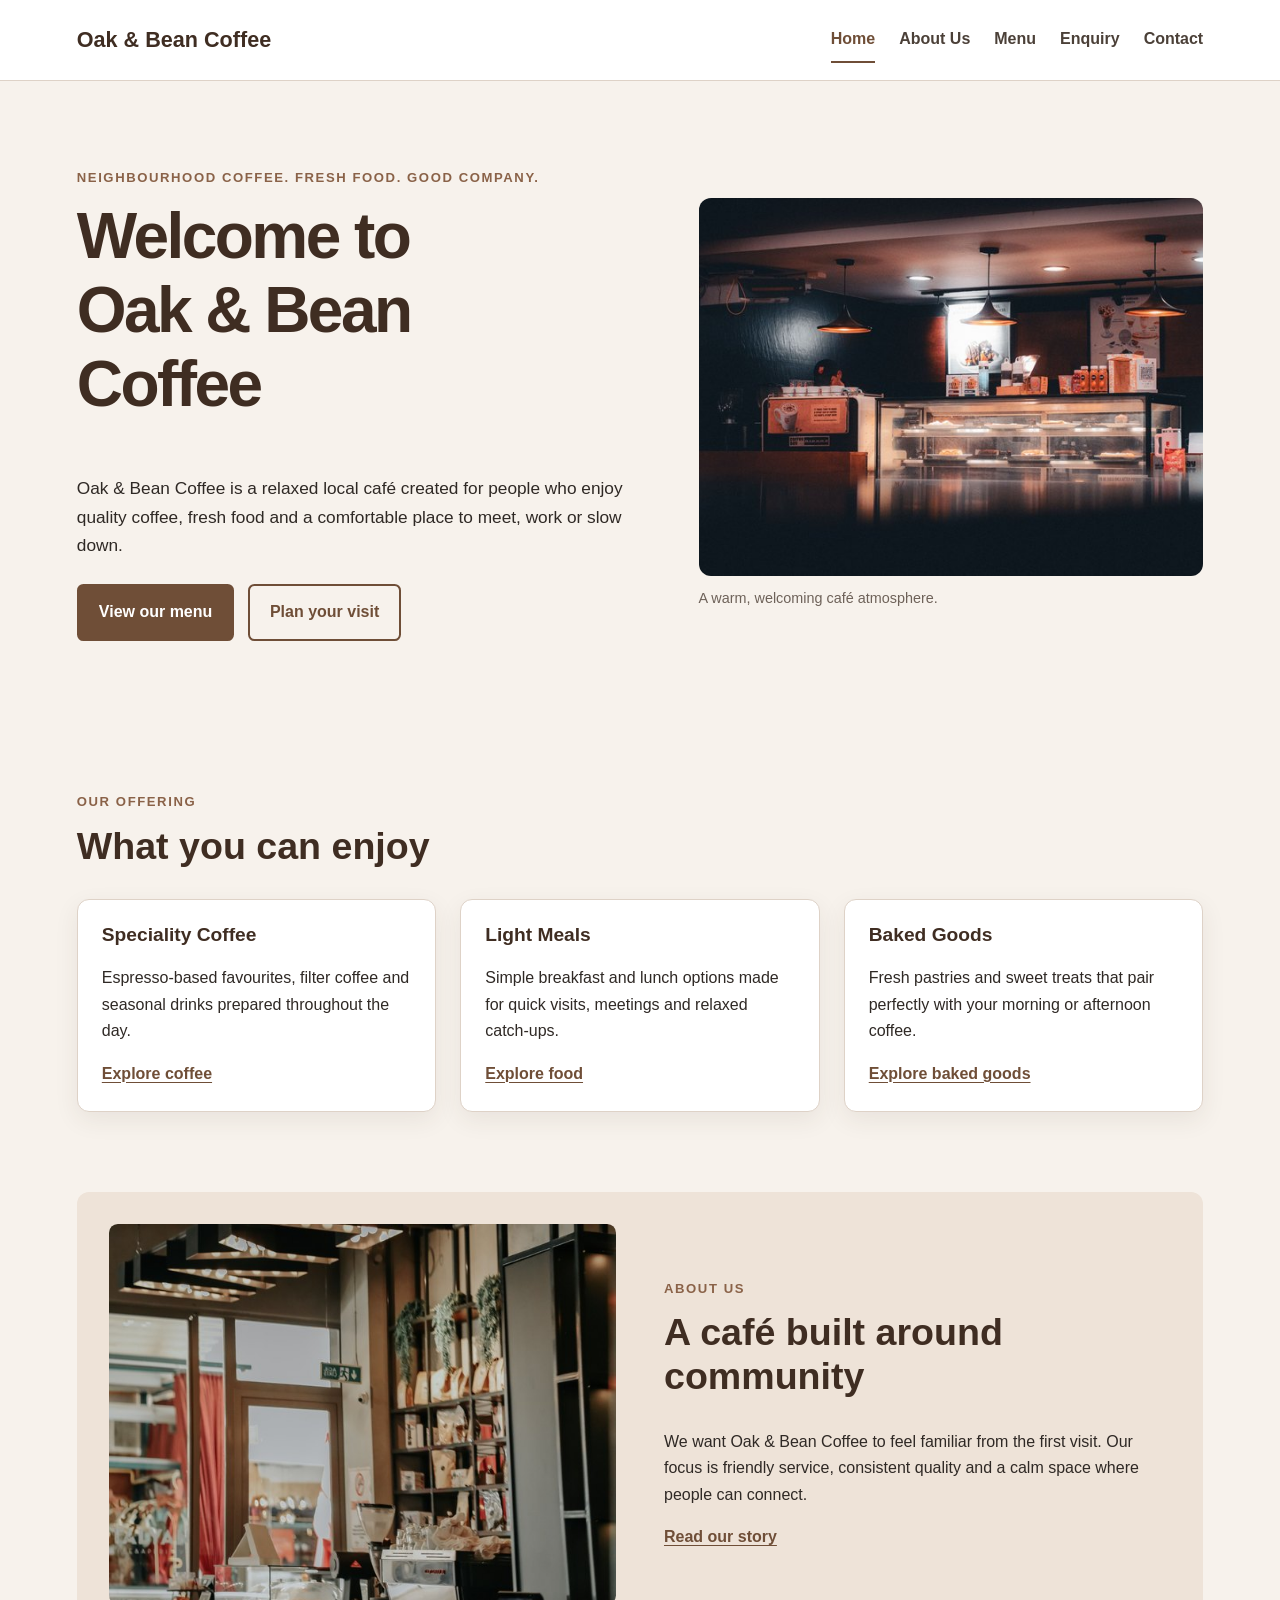
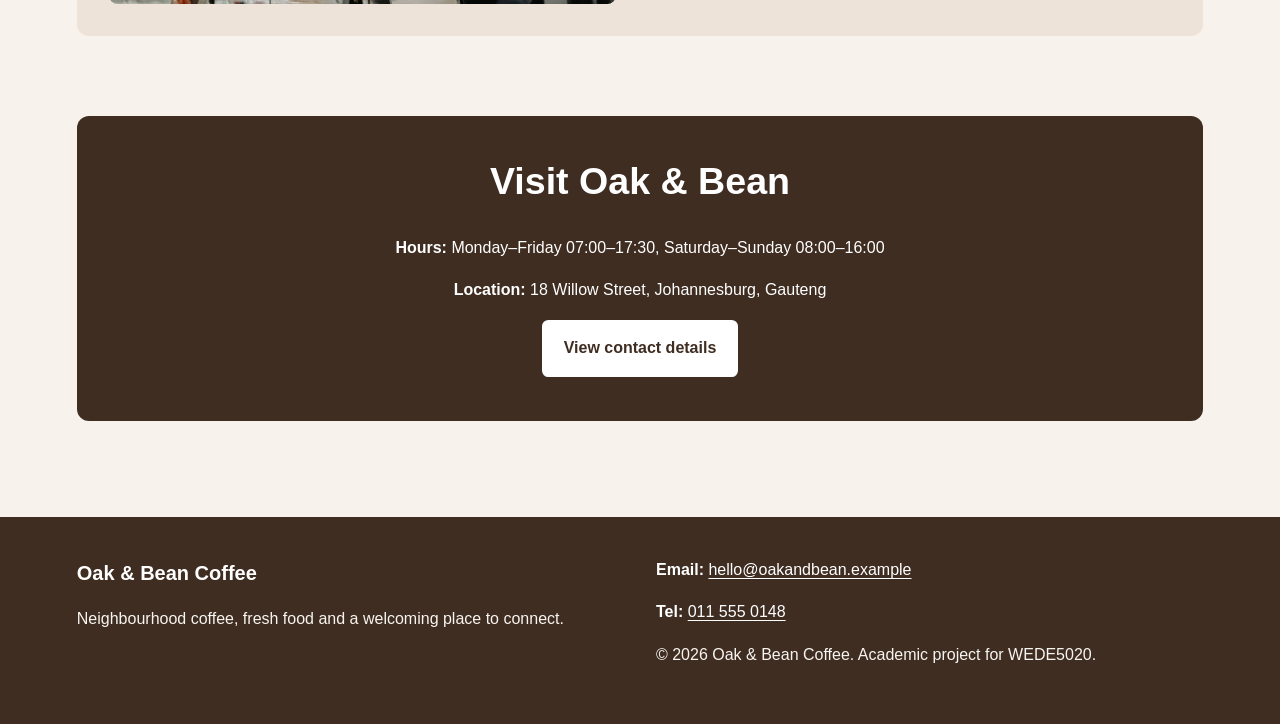
==== commit dc31e691: "Add Part 3 JavaScript interactions and dynamic menu" ====
--- a/index.html
+++ b/index.html
@@ -3,11 +3,48 @@
 <head>
     <meta charset="UTF-8">
     <meta name="viewport" content="width=device-width, initial-scale=1.0">
-    <meta name="description" content="Oak and Bean Coffee neighbourhood café home page.">
-    <title>Home | Oak &amp; Bean Coffee</title>
+    <meta name="description" content="Discover Oak & Bean Coffee, a welcoming Johannesburg neighbourhood café serving speciality coffee, light meals and freshly baked treats.">
+    <meta name="keywords" content="Johannesburg coffee shop, neighbourhood café, speciality coffee, light meals, baked goods">
+    <meta name="author" content="Samuel Mandla Dhladhla">
+    <meta name="robots" content="index, follow">
+    <link rel="canonical" href="https://samueldhladhla.github.io/ST10506857-WEDE5020-Part1/index.html">
+    <meta property="og:type" content="website">
+    <meta property="og:title" content="Neighbourhood Café in Johannesburg | Oak & Bean Coffee">
+    <meta property="og:description" content="Discover Oak & Bean Coffee, a welcoming Johannesburg neighbourhood café serving speciality coffee, light meals and freshly baked treats.">
+    <meta property="og:url" content="https://samueldhladhla.github.io/ST10506857-WEDE5020-Part1/index.html">
+    <meta property="og:image" content="https://samueldhladhla.github.io/ST10506857-WEDE5020-Part1/images/hero-cafe.jpg">
+    <meta property="og:site_name" content="Oak & Bean Coffee">
+    <meta name="twitter:card" content="summary_large_image">
+    <meta name="twitter:title" content="Neighbourhood Café in Johannesburg | Oak & Bean Coffee">
+    <meta name="twitter:description" content="Discover Oak & Bean Coffee, a welcoming Johannesburg neighbourhood café serving speciality coffee, light meals and freshly baked treats.">
+    <title>Neighbourhood Café in Johannesburg | Oak &amp; Bean Coffee</title>
     <link rel="stylesheet" href="css/styles.css">
+    <script src="js/script.js" defer></script>
+    <script type="application/ld+json">
+    {
+      "@context": "https://schema.org",
+      "@type": "CafeOrCoffeeShop",
+      "name": "Oak & Bean Coffee",
+      "description": "A relaxed neighbourhood café serving speciality coffee, light meals and baked goods.",
+      "url": "https://samueldhladhla.github.io/ST10506857-WEDE5020-Part1/",
+      "telephone": "+27 11 555 0148",
+      "email": "hello@oakandbean.example",
+      "address": {
+        "@type": "PostalAddress",
+        "streetAddress": "18 Willow Street",
+        "addressLocality": "Johannesburg",
+        "addressRegion": "Gauteng",
+        "addressCountry": "ZA"
+      },
+      "openingHours": [
+        "Mo-Fr 07:00-17:30",
+        "Sa-Su 08:00-16:00"
+      ]
+    }
+    </script>
 </head>
 <body>
+<a class="skip-link" href="#main-content">Skip to main content</a>
 <!-- Site header: shared across all pages for consistent navigation -->
 <header class="site-header">
     <div class="header-inner">
@@ -19,9 +56,8 @@
         </nav>
     </div>
 </header>
-<main>
-    <!-- Home hero: introduces the brand and primary calls to action -->
-    <section class="home-hero" aria-labelledby="hero-heading">
+<main id="main-content">
+    <section class="home-hero reveal" aria-labelledby="hero-heading">
         <div class="hero-copy">
             <p class="eyebrow">Neighbourhood coffee. Fresh food. Good company.</p>
             <h1 id="hero-heading">Welcome to Oak &amp; Bean Coffee</h1>
@@ -39,52 +75,38 @@
          src="images/hero-cafe.jpg"
          srcset="images/hero-cafe-640.jpg 640w, images/hero-cafe-1200.jpg 1200w, images/hero-cafe.jpg 1600w"
          sizes="(max-width: 600px) 92vw, (max-width: 900px) 88vw, 50vw"
+         width="2048" height="1365"
          alt="Warm café counter and display area inside a neighbourhood coffee shop"
-         loading="eager">
+         loading="eager" fetchpriority="high">
 </picture>
             <figcaption>A warm, welcoming café atmosphere.</figcaption>
         </figure>
     </section>
 
-    <!-- Featured offering: three content cards using semantic articles -->
-    <section class="section" aria-labelledby="featured-heading">
+    <section class="section reveal" aria-labelledby="featured-heading">
         <div class="section-heading">
             <p class="eyebrow">Our offering</p>
             <h2 id="featured-heading">What you can enjoy</h2>
         </div>
         <div class="card-grid">
-            <article class="card">
-                <h3>Speciality Coffee</h3>
-                <p>Espresso-based favourites, filter coffee and seasonal drinks prepared throughout the day.</p>
-                <a href="menu.html#coffee">Explore coffee</a>
-            </article>
-            <article class="card">
-                <h3>Light Meals</h3>
-                <p>Simple breakfast and lunch options made for quick visits, meetings and relaxed catch-ups.</p>
-                <a href="menu.html#food">Explore food</a>
-            </article>
-            <article class="card">
-                <h3>Baked Goods</h3>
-                <p>Fresh pastries and sweet treats that pair perfectly with your morning or afternoon coffee.</p>
-                <a href="menu.html#baked">Explore baked goods</a>
-            </article>
+            <article class="card"><h3>Speciality Coffee</h3><p>Espresso-based favourites, filter coffee and seasonal drinks prepared throughout the day.</p><a href="menu.html?category=coffee">Explore coffee</a></article>
+            <article class="card"><h3>Light Meals</h3><p>Simple breakfast and lunch options made for quick visits, meetings and relaxed catch-ups.</p><a href="menu.html?category=food">Explore food</a></article>
+            <article class="card"><h3>Baked Goods</h3><p>Fresh pastries and sweet treats that pair perfectly with your morning or afternoon coffee.</p><a href="menu.html?category=baked">Explore baked goods</a></article>
         </div>
     </section>
 
-    <!-- About preview combines image and text using CSS Grid -->
-    <section class="split-section" aria-labelledby="about-preview-heading">
-        <figure class="split-media">
-            <picture>
+    <section class="split-section reveal" aria-labelledby="about-preview-heading">
+        <figure class="split-media"><picture>
     <source media="(max-width: 600px)" srcset="images/about-cafe-640.jpg">
     <source media="(max-width: 900px)" srcset="images/about-cafe-1200.jpg">
     <img
          src="images/about-cafe.jpg"
          srcset="images/about-cafe-640.jpg 640w, images/about-cafe-1200.jpg 1200w, images/about-cafe.jpg 1600w"
          sizes="(max-width: 600px) 92vw, (max-width: 900px) 88vw, 50vw"
+         width="1365" height="2048"
          alt="Modern café counter with coffee equipment and warm interior lighting"
          loading="lazy">
-</picture>
-        </figure>
+</picture></figure>
         <div class="split-copy">
             <p class="eyebrow">About us</p>
             <h2 id="about-preview-heading">A café built around community</h2>
@@ -93,8 +115,7 @@
         </div>
     </section>
 
-    <!-- Practical visit information -->
-    <section class="cta-panel" aria-labelledby="visit-heading">
+    <section class="cta-panel reveal" aria-labelledby="visit-heading">
         <h2 id="visit-heading">Visit Oak &amp; Bean</h2>
         <p><strong>Hours:</strong> Monday–Friday 07:00–17:30, Saturday–Sunday 08:00–16:00</p>
         <p><strong>Location:</strong> 18 Willow Street, Johannesburg, Gauteng</p>
@@ -109,8 +130,8 @@
             <p>Neighbourhood coffee, fresh food and a welcoming place to connect.</p>
         </div>
         <div>
-            <p><strong>Email:</strong> hello@oakandbean.example</p>
-            <p><strong>Tel:</strong> 011 555 0148</p>
+            <p><strong>Email:</strong> <a href="mailto:hello@oakandbean.example">hello@oakandbean.example</a></p>
+            <p><strong>Tel:</strong> <a href="tel:+27115550148">011 555 0148</a></p>
             <p>&copy; 2026 Oak &amp; Bean Coffee. Academic project for WEDE5020.</p>
         </div>
     </div>
--- a/css/styles.css
+++ b/css/styles.css
@@ -635,3 +635,222 @@
         text-align: center;
     }
 }
+
+
+/* ======================================================
+   PART 3 — FUNCTIONALITY, SEO SUPPORT & INTERACTIVE UI
+   ====================================================== */
+
+.skip-link {
+    position: absolute;
+    left: -9999px;
+    top: 0;
+    z-index: 100;
+    padding: 0.75rem 1rem;
+    background: #fff;
+    color: var(--brown-dark);
+}
+
+.skip-link:focus {
+    left: 1rem;
+    top: 1rem;
+}
+
+.site-footer a {
+    color: #fff;
+}
+
+.menu-tools {
+    display: grid;
+    grid-template-columns: 2fr 1fr 1fr;
+    gap: 1rem;
+    align-items: end;
+    margin-bottom: 1rem;
+}
+
+.compact-field {
+    margin-bottom: 0;
+}
+
+.results-summary {
+    color: var(--muted);
+    font-size: 0.95rem;
+}
+
+.empty-state {
+    grid-column: 1 / -1;
+    padding: 1.25rem;
+    background: var(--surface);
+    border: 1px solid var(--border);
+    border-radius: var(--radius);
+}
+
+.accordion {
+    border-top: 1px solid var(--border);
+}
+
+.accordion-item {
+    border-bottom: 1px solid var(--border);
+}
+
+.accordion-item h3 {
+    margin: 0;
+}
+
+.accordion-trigger {
+    width: 100%;
+    display: flex;
+    justify-content: space-between;
+    text-align: left;
+    padding: 1rem 0;
+    background: transparent;
+    color: var(--brown-dark);
+}
+
+.accordion-trigger::after {
+    content: "+";
+    font-size: 1.4rem;
+}
+
+.accordion-trigger[aria-expanded="true"]::after {
+    content: "−";
+}
+
+.accordion-panel {
+    padding: 0 0 1rem;
+}
+
+.gallery-grid {
+    display: grid;
+    grid-template-columns: repeat(3, 1fr);
+    gap: 1rem;
+}
+
+.gallery-item {
+    padding: 0;
+    overflow: hidden;
+    border: 0;
+    border-radius: var(--radius);
+    background: transparent;
+}
+
+.gallery-item img {
+    aspect-ratio: 4 / 3;
+    object-fit: cover;
+    transition: transform 0.2s ease;
+}
+
+.gallery-item:hover img,
+.gallery-item:focus-visible img {
+    transform: scale(1.03);
+}
+
+.lightbox {
+    width: min(900px, 92vw);
+    border: 0;
+    border-radius: var(--radius);
+    padding: 1rem;
+    background: #111;
+}
+
+.lightbox::backdrop {
+    background: rgba(0, 0, 0, 0.82);
+}
+
+.lightbox img {
+    max-height: 80vh;
+    object-fit: contain;
+}
+
+.lightbox-close {
+    display: block;
+    margin-left: auto;
+    margin-bottom: 0.75rem;
+    width: auto;
+    min-width: 2.75rem;
+    background: #fff;
+    color: #111;
+}
+
+.map-frame {
+    overflow: hidden;
+    border-radius: var(--radius);
+    border: 1px solid var(--border);
+    box-shadow: var(--shadow);
+}
+
+.map-frame iframe {
+    display: block;
+    width: 100%;
+    min-height: 420px;
+    border: 0;
+}
+
+.error-message {
+    display: block;
+    min-height: 1.2rem;
+    margin-top: 0.25rem;
+    color: #8b1e1e;
+    font-size: 0.88rem;
+}
+
+[aria-invalid="true"] {
+    border-color: #8b1e1e;
+    background: #fff7f7;
+}
+
+.form-status {
+    margin-top: 1rem;
+    font-weight: 700;
+}
+
+.status-success {
+    color: #256029;
+}
+
+.status-error {
+    color: #8b1e1e;
+}
+
+.reveal {
+    opacity: 0;
+    transform: translateY(1rem);
+    transition: opacity 0.55s ease, transform 0.55s ease;
+}
+
+.reveal.is-visible {
+    opacity: 1;
+    transform: none;
+}
+
+@media (prefers-reduced-motion: reduce) {
+    html { scroll-behavior: auto; }
+    .reveal {
+        opacity: 1;
+        transform: none;
+        transition: none;
+    }
+    .button,
+    .card,
+    .gallery-item img {
+        transition: none;
+    }
+}
+
+@media (max-width: 900px) {
+    .menu-tools {
+        grid-template-columns: 1fr;
+    }
+    .gallery-grid {
+        grid-template-columns: repeat(2, 1fr);
+    }
+}
+
+@media (max-width: 600px) {
+    .gallery-grid {
+        grid-template-columns: 1fr;
+    }
+    .map-frame iframe {
+        min-height: 320px;
+    }
+}
